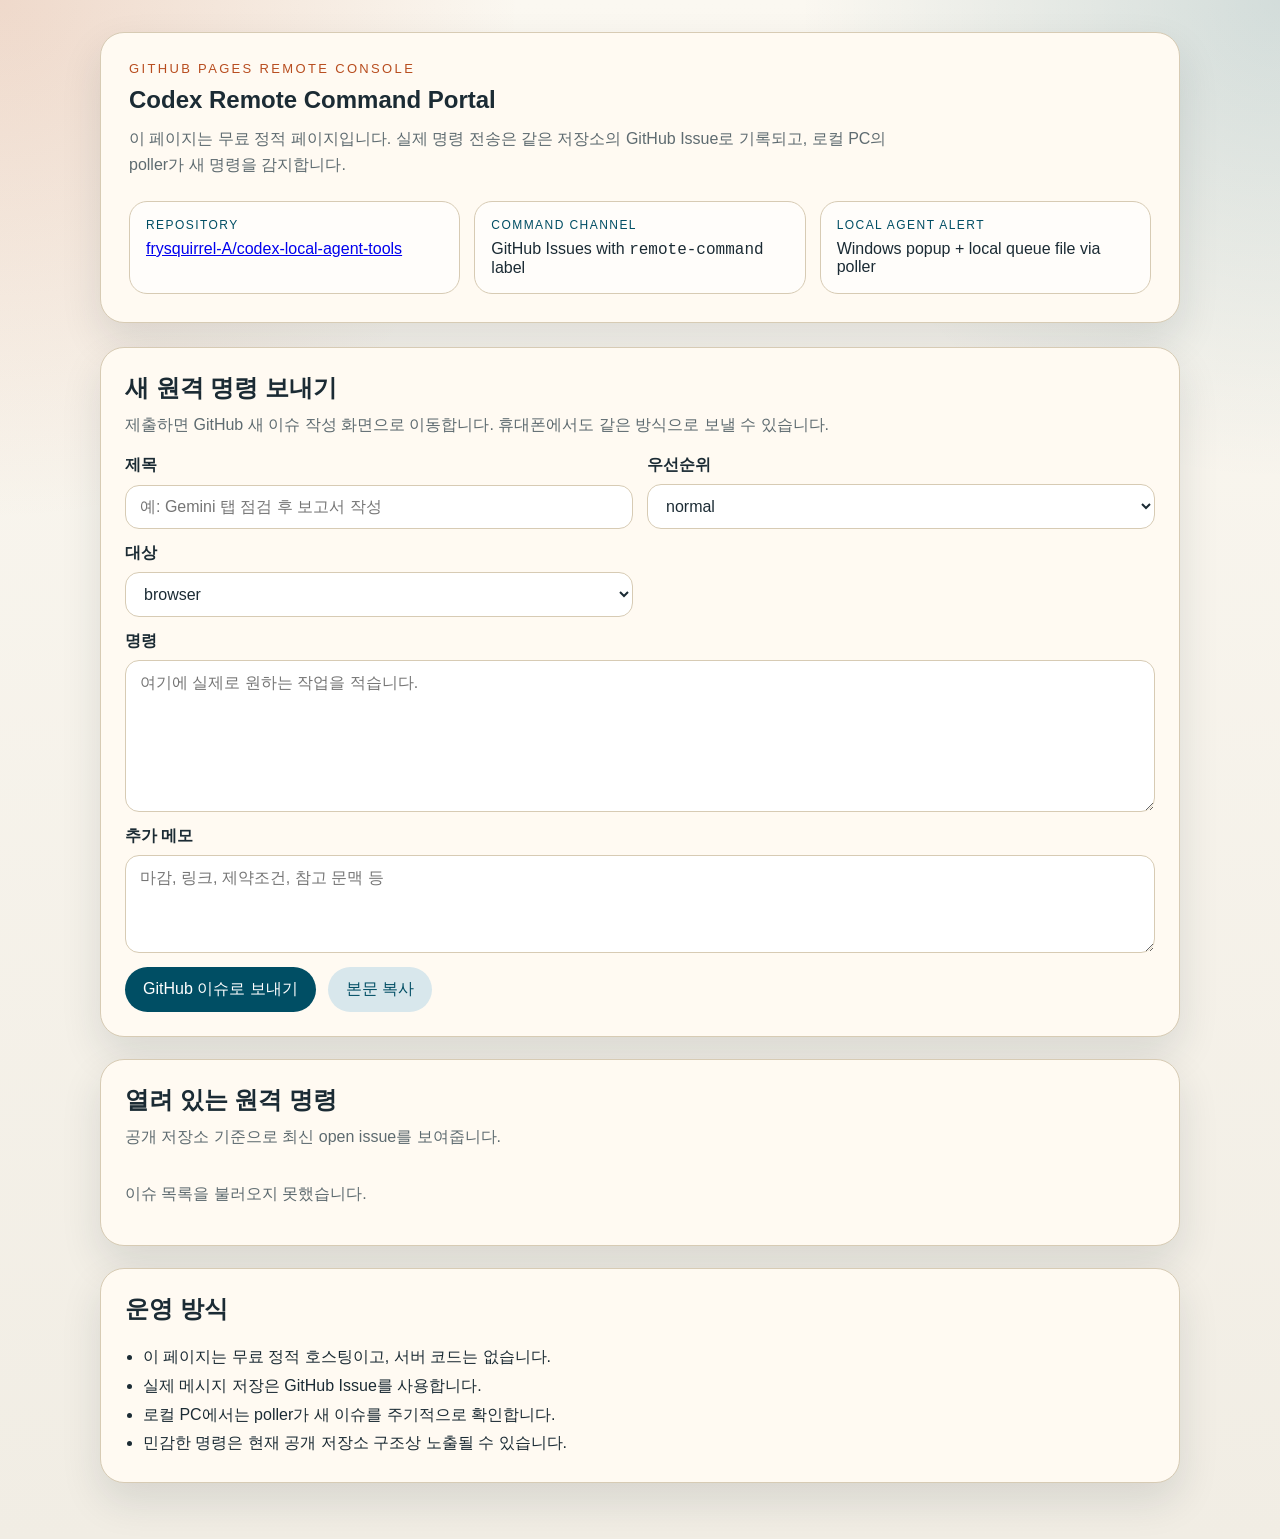
==== docs/index.html @ 15759c9c "Add GitHub Pages remote command portal and poller" ====
<!doctype html>
<html lang="ko">
<head>
  <meta charset="utf-8">
  <meta name="viewport" content="width=device-width, initial-scale=1">
  <title>Codex Remote Console</title>
  <link rel="stylesheet" href="./styles.css">
</head>
<body>
  <main class="shell">
    <section class="hero">
      <p class="eyebrow">GitHub Pages Remote Console</p>
      <h1>Codex Remote Command Portal</h1>
      <p class="lede">
        이 페이지는 무료 정적 페이지입니다. 실제 명령 전송은 같은 저장소의 GitHub Issue로 기록되고,
        로컬 PC의 poller가 새 명령을 감지합니다.
      </p>
      <div class="status-grid">
        <article>
          <span class="label">Repository</span>
          <a id="repo-link" href="https://github.com/frysquirrel-A/codex-local-agent-tools" target="_blank" rel="noreferrer">frysquirrel-A/codex-local-agent-tools</a>
        </article>
        <article>
          <span class="label">Command Channel</span>
          <span>GitHub Issues with <code>remote-command</code> label</span>
        </article>
        <article>
          <span class="label">Local Agent Alert</span>
          <span>Windows popup + local queue file via poller</span>
        </article>
      </div>
    </section>

    <section class="panel composer">
      <div class="panel-head">
        <h2>새 원격 명령 보내기</h2>
        <p>제출하면 GitHub 새 이슈 작성 화면으로 이동합니다. 휴대폰에서도 같은 방식으로 보낼 수 있습니다.</p>
      </div>
      <form id="command-form">
        <label>
          <span>제목</span>
          <input id="title" name="title" maxlength="120" placeholder="예: Gemini 탭 점검 후 보고서 작성" required>
        </label>
        <label>
          <span>우선순위</span>
          <select id="priority" name="priority">
            <option value="normal">normal</option>
            <option value="low">low</option>
            <option value="high">high</option>
            <option value="urgent">urgent</option>
          </select>
        </label>
        <label>
          <span>대상</span>
          <select id="target" name="target">
            <option value="browser">browser</option>
            <option value="desktop">desktop</option>
            <option value="git">git</option>
            <option value="report">report</option>
            <option value="backup">backup</option>
            <option value="other">other</option>
          </select>
        </label>
        <label class="wide">
          <span>명령</span>
          <textarea id="command" name="command" rows="7" placeholder="여기에 실제로 원하는 작업을 적습니다." required></textarea>
        </label>
        <label class="wide">
          <span>추가 메모</span>
          <textarea id="notes" name="notes" rows="4" placeholder="마감, 링크, 제약조건, 참고 문맥 등"></textarea>
        </label>
        <div class="actions">
          <button type="submit">GitHub 이슈로 보내기</button>
          <button type="button" id="copy-body">본문 복사</button>
        </div>
      </form>
    </section>

    <section class="panel">
      <div class="panel-head">
        <h2>열려 있는 원격 명령</h2>
        <p>공개 저장소 기준으로 최신 open issue를 보여줍니다.</p>
      </div>
      <div id="issue-list" class="issue-list">
        <p class="muted">불러오는 중...</p>
      </div>
    </section>

    <section class="panel">
      <div class="panel-head">
        <h2>운영 방식</h2>
      </div>
      <ul class="rules">
        <li>이 페이지는 무료 정적 호스팅이고, 서버 코드는 없습니다.</li>
        <li>실제 메시지 저장은 GitHub Issue를 사용합니다.</li>
        <li>로컬 PC에서는 poller가 새 이슈를 주기적으로 확인합니다.</li>
        <li>민감한 명령은 현재 공개 저장소 구조상 노출될 수 있습니다.</li>
      </ul>
    </section>
  </main>

  <script src="./app.js"></script>
</body>
</html>
---- docs/styles.css ----
:root {
  --bg: #f1ede4;
  --ink: #1b2b34;
  --panel: #fffaf2;
  --line: #d7cbb4;
  --accent: #004e64;
  --accent-2: #b84d1f;
  --muted: #5e6b70;
  --shadow: 0 18px 40px rgba(27, 43, 52, 0.12);
}

* {
  box-sizing: border-box;
}

body {
  margin: 0;
  font-family: "Segoe UI", "Malgun Gothic", sans-serif;
  color: var(--ink);
  background:
    radial-gradient(circle at top left, rgba(184, 77, 31, 0.18), transparent 26%),
    radial-gradient(circle at top right, rgba(0, 78, 100, 0.16), transparent 24%),
    linear-gradient(180deg, #fbf8f1 0%, var(--bg) 100%);
}

.shell {
  width: min(1080px, calc(100vw - 32px));
  margin: 32px auto 56px;
}

.hero,
.panel {
  background: var(--panel);
  border: 1px solid var(--line);
  border-radius: 24px;
  box-shadow: var(--shadow);
}

.hero {
  padding: 28px;
  margin-bottom: 24px;
}

.eyebrow {
  margin: 0 0 10px;
  font-size: 13px;
  letter-spacing: 0.18em;
  text-transform: uppercase;
  color: var(--accent-2);
}

h1,
h2 {
  margin: 0;
}

.lede {
  margin: 12px 0 0;
  max-width: 760px;
  line-height: 1.65;
  color: var(--muted);
}

.status-grid {
  display: grid;
  grid-template-columns: repeat(auto-fit, minmax(220px, 1fr));
  gap: 14px;
  margin-top: 22px;
}

.status-grid article,
.issue-card {
  padding: 16px;
  border-radius: 18px;
  border: 1px solid var(--line);
  background: rgba(255, 255, 255, 0.62);
}

.label {
  display: block;
  margin-bottom: 8px;
  font-size: 12px;
  letter-spacing: 0.12em;
  text-transform: uppercase;
  color: var(--accent);
}

.panel {
  margin-bottom: 22px;
  padding: 24px;
}

.panel-head {
  margin-bottom: 18px;
}

.panel-head p {
  margin: 8px 0 0;
  color: var(--muted);
  line-height: 1.6;
}

form {
  display: grid;
  grid-template-columns: repeat(2, minmax(0, 1fr));
  gap: 14px;
}

label {
  display: grid;
  gap: 8px;
}

label span {
  font-weight: 600;
}

label.wide {
  grid-column: 1 / -1;
}

input,
select,
textarea,
button {
  font: inherit;
}

input,
select,
textarea {
  width: 100%;
  padding: 12px 14px;
  border-radius: 14px;
  border: 1px solid var(--line);
  background: #fff;
  color: var(--ink);
}

textarea {
  resize: vertical;
}

.actions {
  grid-column: 1 / -1;
  display: flex;
  gap: 12px;
  flex-wrap: wrap;
}

button {
  border: 0;
  border-radius: 999px;
  padding: 12px 18px;
  cursor: pointer;
  background: var(--accent);
  color: #fff;
}

button#copy-body {
  background: #d8e7ec;
  color: var(--accent);
}

.issue-list {
  display: grid;
  gap: 12px;
}

.issue-card h3 {
  margin: 0 0 8px;
  font-size: 18px;
}

.issue-card p {
  margin: 0;
  line-height: 1.6;
  color: var(--muted);
}

.meta {
  display: flex;
  gap: 10px;
  flex-wrap: wrap;
  margin-top: 12px;
  font-size: 13px;
}

.meta span {
  padding: 6px 10px;
  border-radius: 999px;
  background: rgba(0, 78, 100, 0.08);
  color: var(--accent);
}

.rules {
  margin: 0;
  padding-left: 18px;
  line-height: 1.8;
}

.muted {
  color: var(--muted);
}

code {
  font-family: "Consolas", monospace;
}

@media (max-width: 720px) {
  .shell {
    width: min(100vw - 20px, 1080px);
    margin: 16px auto 36px;
  }

  .hero,
  .panel {
    border-radius: 18px;
    padding: 18px;
  }

  form {
    grid-template-columns: 1fr;
  }
}
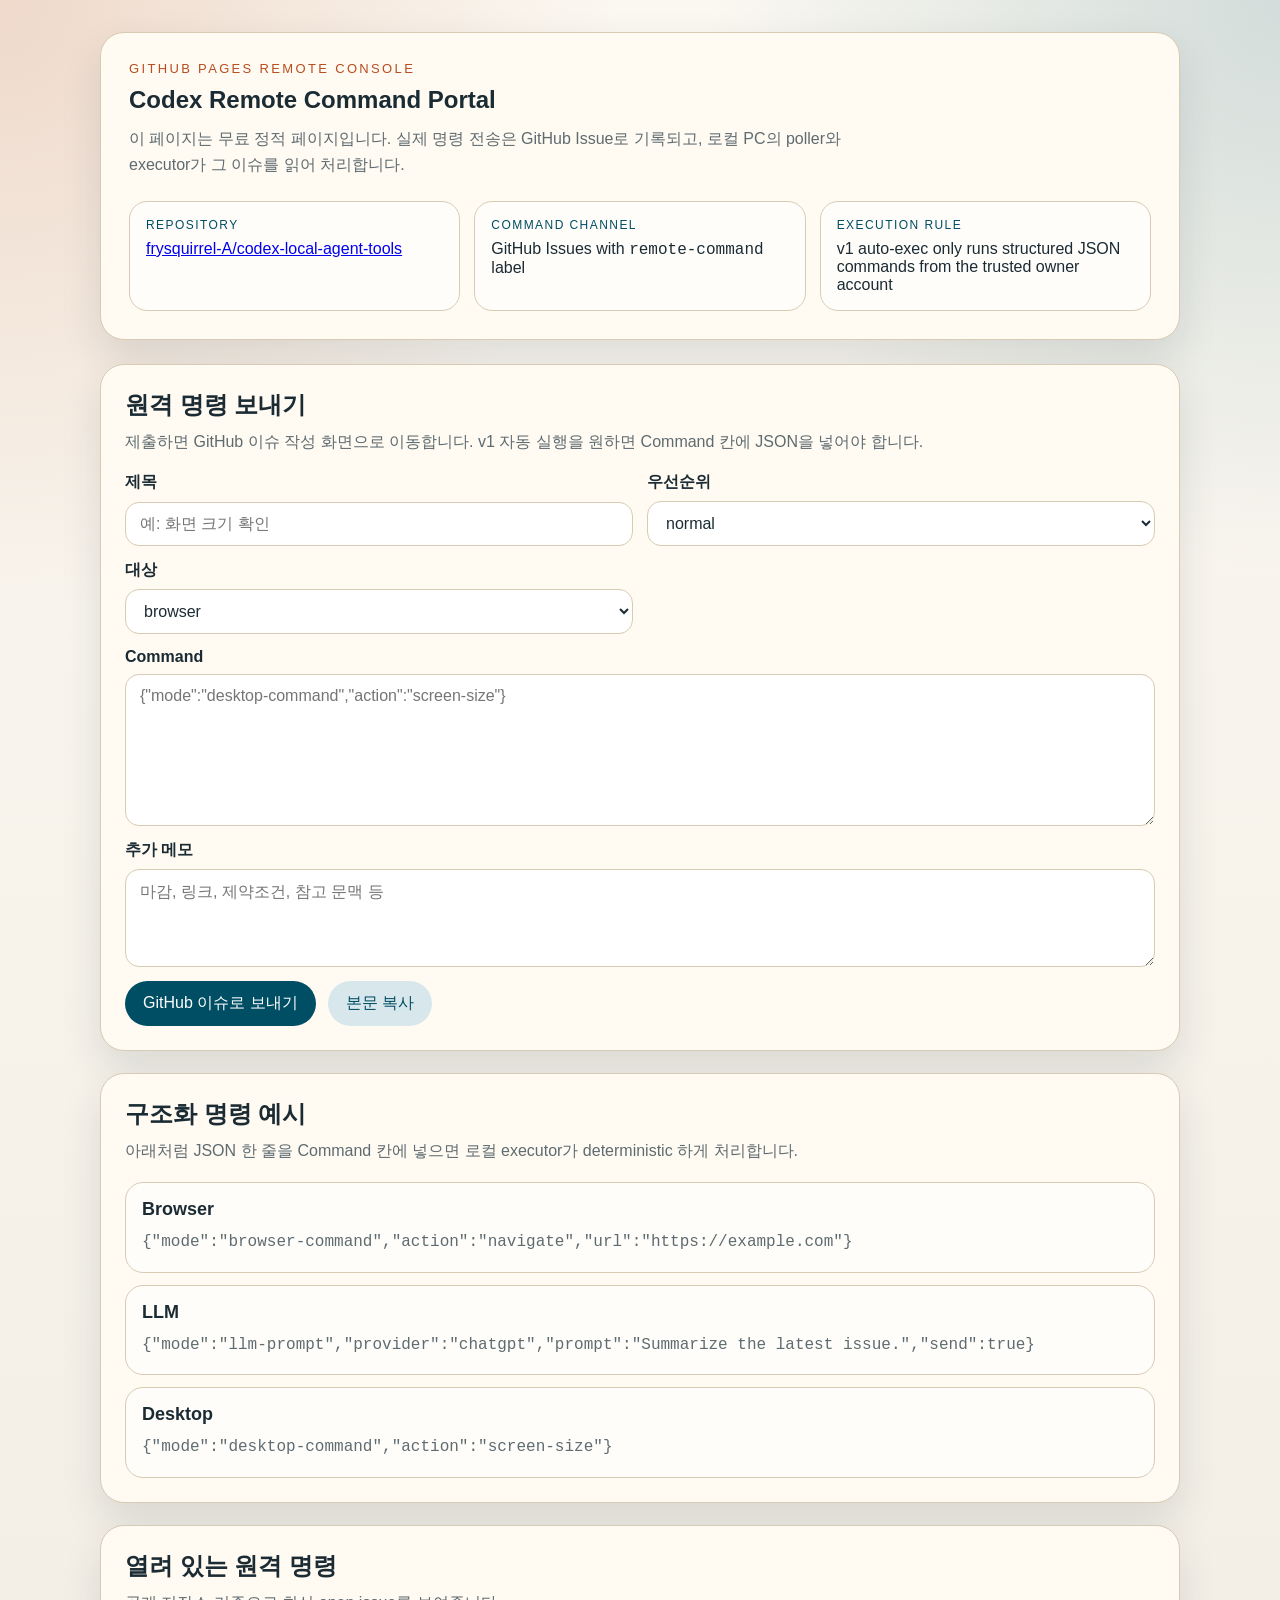
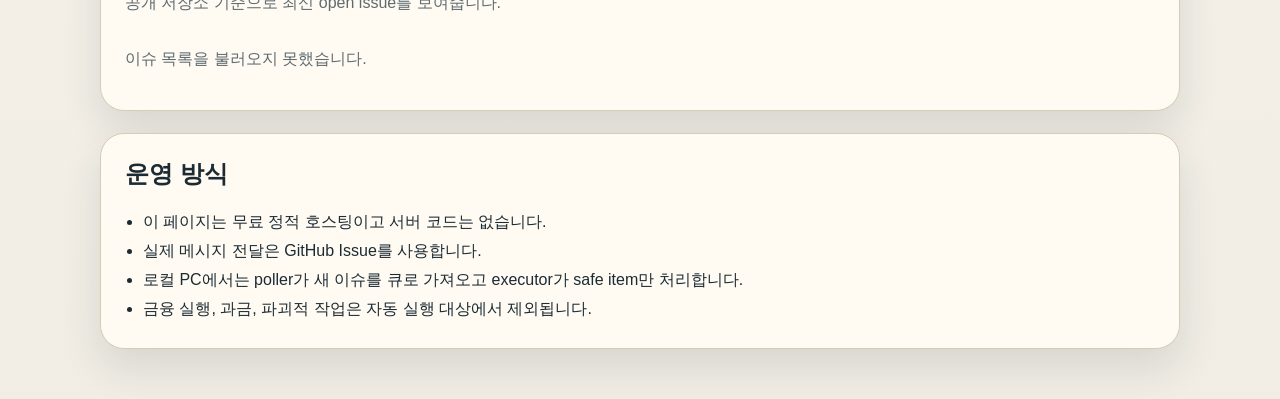
==== commit 573a97a9: "Add remote inbox executor and GitHub feedback loop" ====
--- a/docs/index.html
+++ b/docs/index.html
@@ -12,8 +12,8 @@
       <p class="eyebrow">GitHub Pages Remote Console</p>
       <h1>Codex Remote Command Portal</h1>
       <p class="lede">
-        이 페이지는 무료 정적 페이지입니다. 실제 명령 전송은 같은 저장소의 GitHub Issue로 기록되고,
-        로컬 PC의 poller가 새 명령을 감지합니다.
+        이 페이지는 무료 정적 페이지입니다. 실제 명령 전송은 GitHub Issue로 기록되고,
+        로컬 PC의 poller와 executor가 그 이슈를 읽어 처리합니다.
       </p>
       <div class="status-grid">
         <article>
@@ -25,21 +25,21 @@
           <span>GitHub Issues with <code>remote-command</code> label</span>
         </article>
         <article>
-          <span class="label">Local Agent Alert</span>
-          <span>Windows popup + local queue file via poller</span>
+          <span class="label">Execution Rule</span>
+          <span>v1 auto-exec only runs structured JSON commands from the trusted owner account</span>
         </article>
       </div>
     </section>
 
     <section class="panel composer">
       <div class="panel-head">
-        <h2>새 원격 명령 보내기</h2>
-        <p>제출하면 GitHub 새 이슈 작성 화면으로 이동합니다. 휴대폰에서도 같은 방식으로 보낼 수 있습니다.</p>
+        <h2>원격 명령 보내기</h2>
+        <p>제출하면 GitHub 이슈 작성 화면으로 이동합니다. v1 자동 실행을 원하면 Command 칸에 JSON을 넣어야 합니다.</p>
       </div>
       <form id="command-form">
         <label>
           <span>제목</span>
-          <input id="title" name="title" maxlength="120" placeholder="예: Gemini 탭 점검 후 보고서 작성" required>
+          <input id="title" name="title" maxlength="120" placeholder="예: 화면 크기 확인" required>
         </label>
         <label>
           <span>우선순위</span>
@@ -55,15 +55,15 @@
           <select id="target" name="target">
             <option value="browser">browser</option>
             <option value="desktop">desktop</option>
-            <option value="git">git</option>
+            <option value="llm">llm</option>
             <option value="report">report</option>
             <option value="backup">backup</option>
             <option value="other">other</option>
           </select>
         </label>
         <label class="wide">
-          <span>명령</span>
-          <textarea id="command" name="command" rows="7" placeholder="여기에 실제로 원하는 작업을 적습니다." required></textarea>
+          <span>Command</span>
+          <textarea id="command" name="command" rows="7" placeholder='{"mode":"desktop-command","action":"screen-size"}' required></textarea>
         </label>
         <label class="wide">
           <span>추가 메모</span>
@@ -74,6 +74,27 @@
           <button type="button" id="copy-body">본문 복사</button>
         </div>
       </form>
+    </section>
+
+    <section class="panel">
+      <div class="panel-head">
+        <h2>구조화 명령 예시</h2>
+        <p>아래처럼 JSON 한 줄을 Command 칸에 넣으면 로컬 executor가 deterministic 하게 처리합니다.</p>
+      </div>
+      <div class="issue-list">
+        <article class="issue-card">
+          <h3>Browser</h3>
+          <p><code>{"mode":"browser-command","action":"navigate","url":"https://example.com"}</code></p>
+        </article>
+        <article class="issue-card">
+          <h3>LLM</h3>
+          <p><code>{"mode":"llm-prompt","provider":"chatgpt","prompt":"Summarize the latest issue.","send":true}</code></p>
+        </article>
+        <article class="issue-card">
+          <h3>Desktop</h3>
+          <p><code>{"mode":"desktop-command","action":"screen-size"}</code></p>
+        </article>
+      </div>
     </section>
 
     <section class="panel">
@@ -91,10 +112,10 @@
         <h2>운영 방식</h2>
       </div>
       <ul class="rules">
-        <li>이 페이지는 무료 정적 호스팅이고, 서버 코드는 없습니다.</li>
-        <li>실제 메시지 저장은 GitHub Issue를 사용합니다.</li>
-        <li>로컬 PC에서는 poller가 새 이슈를 주기적으로 확인합니다.</li>
-        <li>민감한 명령은 현재 공개 저장소 구조상 노출될 수 있습니다.</li>
+        <li>이 페이지는 무료 정적 호스팅이고 서버 코드는 없습니다.</li>
+        <li>실제 메시지 전달은 GitHub Issue를 사용합니다.</li>
+        <li>로컬 PC에서는 poller가 새 이슈를 큐로 가져오고 executor가 safe item만 처리합니다.</li>
+        <li>금융 실행, 과금, 파괴적 작업은 자동 실행 대상에서 제외됩니다.</li>
       </ul>
     </section>
   </main>
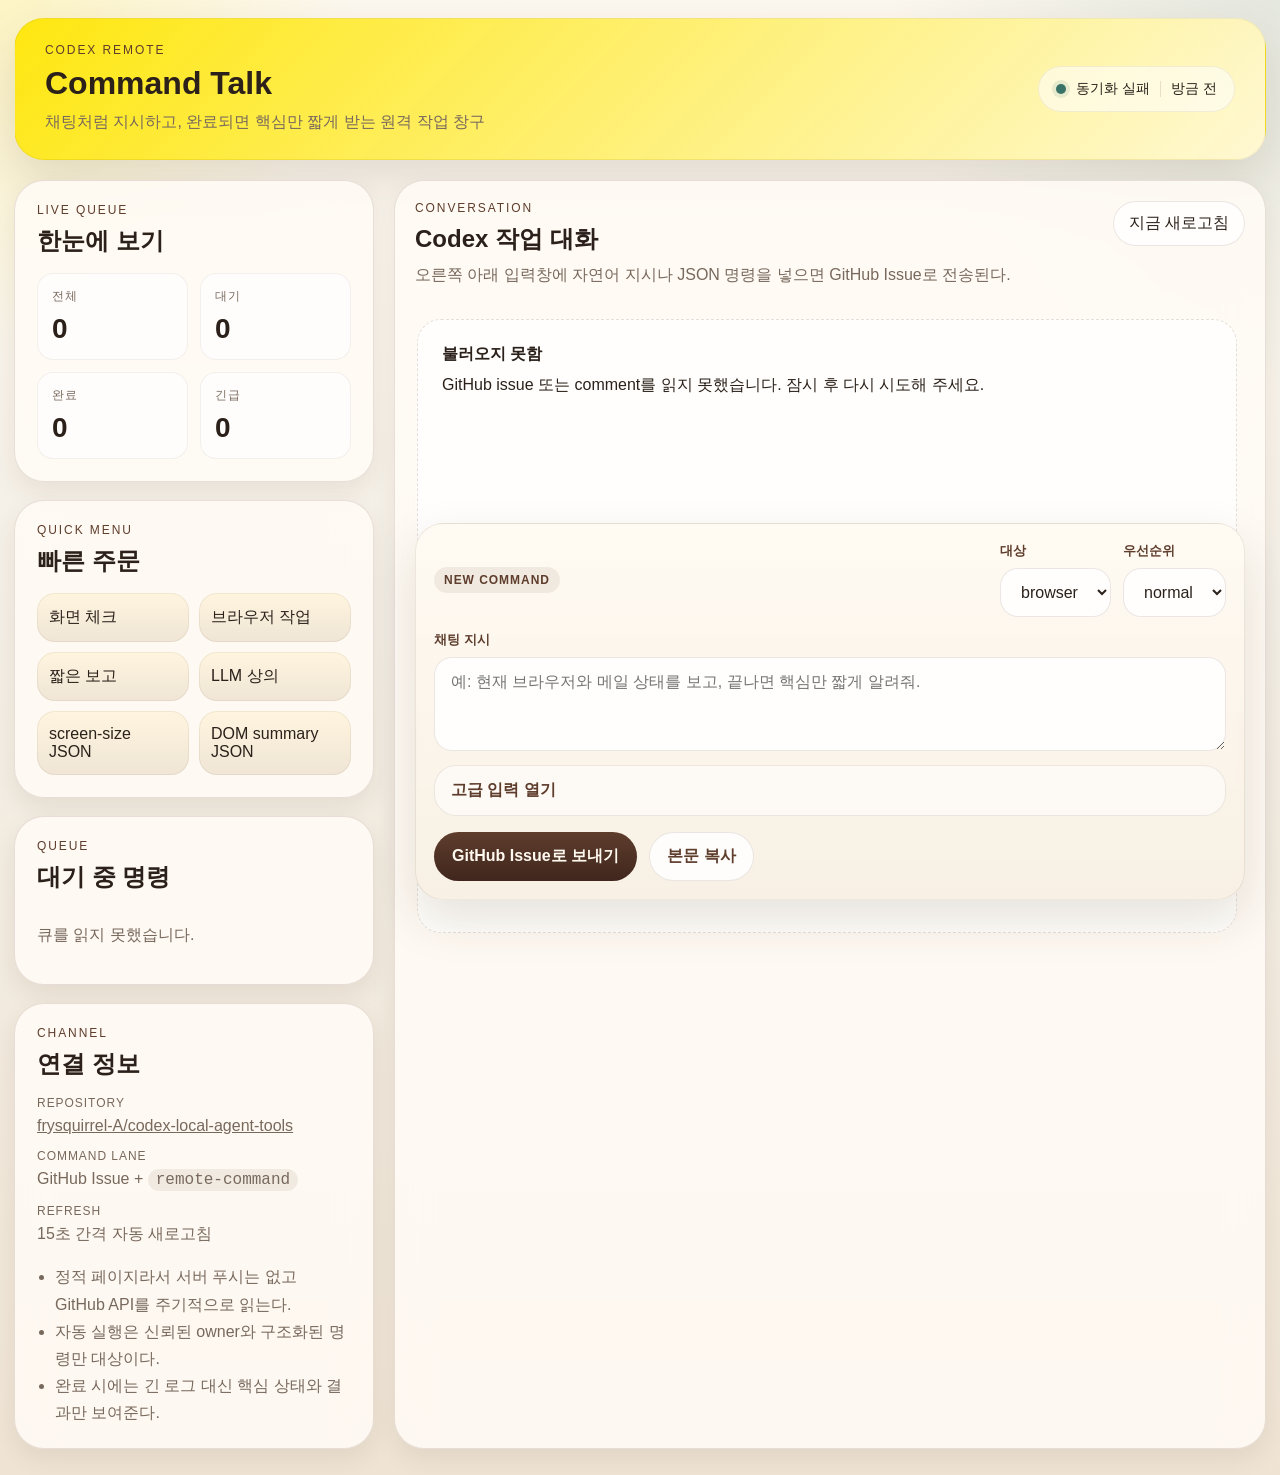
==== commit baa09341: "Refresh GitHub Pages command talk UI" ====
--- a/docs/index.html
+++ b/docs/index.html
@@ -3,120 +3,177 @@
 <head>
   <meta charset="utf-8">
   <meta name="viewport" content="width=device-width, initial-scale=1">
-  <title>Codex Remote Console</title>
+  <title>Codex Command Talk</title>
   <link rel="stylesheet" href="./styles.css">
 </head>
 <body>
-  <main class="shell">
-    <section class="hero">
-      <p class="eyebrow">GitHub Pages Remote Console</p>
-      <h1>Codex Remote Command Portal</h1>
-      <p class="lede">
-        이 페이지는 무료 정적 페이지입니다. 실제 명령 전송은 GitHub Issue로 기록되고,
-        로컬 PC의 poller와 executor가 그 이슈를 읽어 처리합니다.
-      </p>
-      <div class="status-grid">
-        <article>
-          <span class="label">Repository</span>
-          <a id="repo-link" href="https://github.com/frysquirrel-A/codex-local-agent-tools" target="_blank" rel="noreferrer">frysquirrel-A/codex-local-agent-tools</a>
-        </article>
-        <article>
-          <span class="label">Command Channel</span>
-          <span>GitHub Issues with <code>remote-command</code> label</span>
-        </article>
-        <article>
-          <span class="label">Execution Rule</span>
-          <span>v1 auto-exec only runs structured JSON commands from the trusted owner account</span>
-        </article>
+  <main class="app-shell">
+    <header class="app-bar">
+      <div class="brand-block">
+        <p class="brand-kicker">Codex Remote</p>
+        <h1>Command Talk</h1>
+        <p class="brand-copy">채팅처럼 지시하고, 완료되면 핵심만 짧게 받는 원격 작업 창구</p>
       </div>
-    </section>
+      <div class="app-status">
+        <span class="status-dot"></span>
+        <span id="sync-state">GitHub와 동기화 대기</span>
+        <span class="status-divider"></span>
+        <span id="last-sync">방금 전</span>
+      </div>
+    </header>
 
-    <section class="panel composer">
-      <div class="panel-head">
-        <h2>원격 명령 보내기</h2>
-        <p>제출하면 GitHub 이슈 작성 화면으로 이동합니다. v1 자동 실행을 원하면 Command 칸에 JSON을 넣어야 합니다.</p>
-      </div>
-      <form id="command-form">
-        <label>
-          <span>제목</span>
-          <input id="title" name="title" maxlength="120" placeholder="예: 화면 크기 확인" required>
-        </label>
-        <label>
-          <span>우선순위</span>
-          <select id="priority" name="priority">
-            <option value="normal">normal</option>
-            <option value="low">low</option>
-            <option value="high">high</option>
-            <option value="urgent">urgent</option>
-          </select>
-        </label>
-        <label>
-          <span>대상</span>
-          <select id="target" name="target">
-            <option value="browser">browser</option>
-            <option value="desktop">desktop</option>
-            <option value="llm">llm</option>
-            <option value="report">report</option>
-            <option value="backup">backup</option>
-            <option value="other">other</option>
-          </select>
-        </label>
-        <label class="wide">
-          <span>Command</span>
-          <textarea id="command" name="command" rows="7" placeholder='{"mode":"desktop-command","action":"screen-size"}' required></textarea>
-        </label>
-        <label class="wide">
-          <span>추가 메모</span>
-          <textarea id="notes" name="notes" rows="4" placeholder="마감, 링크, 제약조건, 참고 문맥 등"></textarea>
-        </label>
-        <div class="actions">
-          <button type="submit">GitHub 이슈로 보내기</button>
-          <button type="button" id="copy-body">본문 복사</button>
+    <section class="workspace-grid">
+      <aside class="sidebar-panel">
+        <section class="sidebar-card stats-card">
+          <div class="sidebar-head">
+            <p class="section-kicker">Live Queue</p>
+            <h2>한눈에 보기</h2>
+          </div>
+          <div class="stats-grid">
+            <article>
+              <span class="stat-label">전체</span>
+              <strong id="stat-total">0</strong>
+            </article>
+            <article>
+              <span class="stat-label">대기</span>
+              <strong id="stat-open">0</strong>
+            </article>
+            <article>
+              <span class="stat-label">완료</span>
+              <strong id="stat-done">0</strong>
+            </article>
+            <article>
+              <span class="stat-label">긴급</span>
+              <strong id="stat-urgent">0</strong>
+            </article>
+          </div>
+        </section>
+
+        <section class="sidebar-card">
+          <div class="sidebar-head">
+            <p class="section-kicker">Quick Menu</p>
+            <h2>빠른 주문</h2>
+          </div>
+          <div class="menu-grid" id="quick-menu">
+            <button type="button" class="menu-chip" data-message="현재 화면과 상태를 확인해서 핵심만 알려줘." data-target="desktop" data-priority="normal">화면 체크</button>
+            <button type="button" class="menu-chip" data-message="현재 브라우저 탭 상태를 점검하고 필요한 작업을 진행해줘." data-target="browser" data-priority="normal">브라우저 작업</button>
+            <button type="button" class="menu-chip" data-message="지금 이 이슈를 요약해서 짧게 보고해줘." data-target="report" data-priority="low">짧은 보고</button>
+            <button type="button" class="menu-chip" data-message="Gemini와 ChatGPT에 상의가 필요하면 먼저 묻고 진행해줘." data-target="llm" data-priority="high">LLM 상의</button>
+            <button type="button" class="menu-chip" data-command='{"mode":"desktop-command","action":"screen-size"}' data-target="desktop" data-priority="normal">screen-size JSON</button>
+            <button type="button" class="menu-chip" data-command='{"mode":"browser-command","action":"dom-summary"}' data-target="browser" data-priority="normal">DOM summary JSON</button>
+          </div>
+        </section>
+
+        <section class="sidebar-card">
+          <div class="sidebar-head">
+            <p class="section-kicker">Queue</p>
+            <h2>대기 중 명령</h2>
+          </div>
+          <div id="queue-list" class="queue-list">
+            <p class="empty-note">불러오는 중...</p>
+          </div>
+        </section>
+
+        <section class="sidebar-card">
+          <div class="sidebar-head">
+            <p class="section-kicker">Channel</p>
+            <h2>연결 정보</h2>
+          </div>
+          <dl class="info-list">
+            <div>
+              <dt>Repository</dt>
+              <dd><a id="repo-link" href="https://github.com/frysquirrel-A/codex-local-agent-tools" target="_blank" rel="noreferrer">frysquirrel-A/codex-local-agent-tools</a></dd>
+            </div>
+            <div>
+              <dt>Command Lane</dt>
+              <dd>GitHub Issue + <code>remote-command</code></dd>
+            </div>
+            <div>
+              <dt>Refresh</dt>
+              <dd>15초 간격 자동 새로고침</dd>
+            </div>
+          </dl>
+          <ul class="rule-list">
+            <li>정적 페이지라서 서버 푸시는 없고 GitHub API를 주기적으로 읽는다.</li>
+            <li>자동 실행은 신뢰된 owner와 구조화된 명령만 대상이다.</li>
+            <li>완료 시에는 긴 로그 대신 핵심 상태와 결과만 보여준다.</li>
+          </ul>
+        </section>
+      </aside>
+
+      <section class="chat-panel">
+        <header class="thread-header">
+          <div>
+            <p class="section-kicker">Conversation</p>
+            <h2>Codex 작업 대화</h2>
+            <p class="thread-copy">오른쪽 아래 입력창에 자연어 지시나 JSON 명령을 넣으면 GitHub Issue로 전송된다.</p>
+          </div>
+          <button type="button" id="manual-refresh" class="ghost-button">지금 새로고침</button>
+        </header>
+
+        <div id="command-thread" class="thread">
+          <div class="thread-empty">
+            <strong>대화를 불러오는 중</strong>
+            <p>최근 remote-command issue와 Codex 실행 요약을 읽고 있습니다.</p>
+          </div>
         </div>
-      </form>
-    </section>
 
-    <section class="panel">
-      <div class="panel-head">
-        <h2>구조화 명령 예시</h2>
-        <p>아래처럼 JSON 한 줄을 Command 칸에 넣으면 로컬 executor가 deterministic 하게 처리합니다.</p>
-      </div>
-      <div class="issue-list">
-        <article class="issue-card">
-          <h3>Browser</h3>
-          <p><code>{"mode":"browser-command","action":"navigate","url":"https://example.com"}</code></p>
-        </article>
-        <article class="issue-card">
-          <h3>LLM</h3>
-          <p><code>{"mode":"llm-prompt","provider":"chatgpt","prompt":"Summarize the latest issue.","send":true}</code></p>
-        </article>
-        <article class="issue-card">
-          <h3>Desktop</h3>
-          <p><code>{"mode":"desktop-command","action":"screen-size"}</code></p>
-        </article>
-      </div>
-    </section>
+        <form id="command-form" class="composer-panel">
+          <div class="composer-topline">
+            <div class="composer-badge">New Command</div>
+            <div class="meta-selects">
+              <label>
+                <span>대상</span>
+                <select id="target" name="target">
+                  <option value="browser">browser</option>
+                  <option value="desktop">desktop</option>
+                  <option value="llm">llm</option>
+                  <option value="report">report</option>
+                  <option value="backup">backup</option>
+                  <option value="other">other</option>
+                </select>
+              </label>
+              <label>
+                <span>우선순위</span>
+                <select id="priority" name="priority">
+                  <option value="normal">normal</option>
+                  <option value="low">low</option>
+                  <option value="high">high</option>
+                  <option value="urgent">urgent</option>
+                </select>
+              </label>
+            </div>
+          </div>
 
-    <section class="panel">
-      <div class="panel-head">
-        <h2>열려 있는 원격 명령</h2>
-        <p>공개 저장소 기준으로 최신 open issue를 보여줍니다.</p>
-      </div>
-      <div id="issue-list" class="issue-list">
-        <p class="muted">불러오는 중...</p>
-      </div>
-    </section>
+          <label class="message-field">
+            <span>채팅 지시</span>
+            <textarea id="message" name="message" rows="3" placeholder="예: 현재 브라우저와 메일 상태를 보고, 끝나면 핵심만 짧게 알려줘." required></textarea>
+          </label>
 
-    <section class="panel">
-      <div class="panel-head">
-        <h2>운영 방식</h2>
-      </div>
-      <ul class="rules">
-        <li>이 페이지는 무료 정적 호스팅이고 서버 코드는 없습니다.</li>
-        <li>실제 메시지 전달은 GitHub Issue를 사용합니다.</li>
-        <li>로컬 PC에서는 poller가 새 이슈를 큐로 가져오고 executor가 safe item만 처리합니다.</li>
-        <li>금융 실행, 과금, 파괴적 작업은 자동 실행 대상에서 제외됩니다.</li>
-      </ul>
+          <details class="advanced-panel">
+            <summary>고급 입력 열기</summary>
+            <div class="advanced-grid">
+              <label>
+                <span>제목</span>
+                <input id="title" name="title" maxlength="120" placeholder="비워두면 메시지 첫 줄로 자동 생성">
+              </label>
+              <label class="wide">
+                <span>Command JSON</span>
+                <textarea id="command" name="command" rows="5" placeholder='{"mode":"desktop-command","action":"screen-size"}'></textarea>
+              </label>
+              <label class="wide">
+                <span>추가 메모</span>
+                <textarea id="notes" name="notes" rows="3" placeholder="마감, 제약 조건, 참고 링크, 원하는 결과 형식"></textarea>
+              </label>
+            </div>
+          </details>
+
+          <div class="composer-actions">
+            <button type="submit" class="primary-button">GitHub Issue로 보내기</button>
+            <button type="button" id="copy-body" class="secondary-button">본문 복사</button>
+          </div>
+        </form>
+      </section>
     </section>
   </main>
 
--- a/docs/styles.css
+++ b/docs/styles.css
@@ -1,12 +1,24 @@
 :root {
-  --bg: #f1ede4;
-  --ink: #1b2b34;
-  --panel: #fffaf2;
-  --line: #d7cbb4;
-  --accent: #004e64;
-  --accent-2: #b84d1f;
-  --muted: #5e6b70;
-  --shadow: 0 18px 40px rgba(27, 43, 52, 0.12);
+  --bg: #f4efe6;
+  --bg-deep: #efe4d4;
+  --panel: rgba(255, 251, 245, 0.88);
+  --panel-strong: #fffaf2;
+  --ink: #2b211a;
+  --muted: #78695d;
+  --line: rgba(94, 61, 42, 0.14);
+  --espresso: #5e3d2c;
+  --kakao: #fee500;
+  --mint: #397266;
+  --danger: #cb6b4d;
+  --user-bubble: #ffefb0;
+  --bot-bubble: #ffffff;
+  --pending-bubble: #f2e6d5;
+  --success-bubble: #eef8f2;
+  --shadow-lg: 0 20px 48px rgba(64, 36, 18, 0.13);
+  --shadow-sm: 0 10px 24px rgba(64, 36, 18, 0.08);
+  --radius-xl: 30px;
+  --radius-md: 16px;
+  --radius-pill: 999px;
 }
 
 * {
@@ -15,125 +27,451 @@
 
 body {
   margin: 0;
-  font-family: "Segoe UI", "Malgun Gothic", sans-serif;
+  min-height: 100vh;
+  font-family: "Bahnschrift", "Segoe UI Variable", "Malgun Gothic", sans-serif;
   color: var(--ink);
   background:
-    radial-gradient(circle at top left, rgba(184, 77, 31, 0.18), transparent 26%),
-    radial-gradient(circle at top right, rgba(0, 78, 100, 0.16), transparent 24%),
-    linear-gradient(180deg, #fbf8f1 0%, var(--bg) 100%);
-}
-
-.shell {
-  width: min(1080px, calc(100vw - 32px));
-  margin: 32px auto 56px;
-}
-
-.hero,
-.panel {
+    radial-gradient(circle at top left, rgba(254, 229, 0, 0.18), transparent 18%),
+    radial-gradient(circle at top right, rgba(57, 114, 102, 0.12), transparent 20%),
+    linear-gradient(180deg, #fdf8ef 0%, var(--bg) 42%, var(--bg-deep) 100%);
+}
+
+a {
+  color: inherit;
+}
+
+button,
+input,
+select,
+textarea {
+  font: inherit;
+}
+
+.app-shell {
+  width: min(1480px, calc(100vw - 28px));
+  margin: 18px auto 28px;
+}
+
+.app-bar {
+  display: flex;
+  align-items: center;
+  justify-content: space-between;
+  gap: 24px;
+  padding: 24px 30px;
+  border-radius: var(--radius-xl);
+  background: linear-gradient(135deg, rgba(254, 229, 0, 0.92), rgba(255, 248, 210, 0.96));
+  box-shadow: var(--shadow-lg);
+  border: 1px solid rgba(94, 61, 42, 0.08);
+}
+
+.brand-kicker,
+.section-kicker {
+  margin: 0 0 8px;
+  font-size: 12px;
+  letter-spacing: 0.16em;
+  text-transform: uppercase;
+  color: var(--espresso);
+}
+
+.app-bar h1,
+.sidebar-head h2,
+.thread-header h2,
+.bubble-title {
+  margin: 0;
+}
+
+.brand-copy,
+.thread-copy,
+.bubble-body,
+.bubble-note,
+.queue-item p,
+.info-list dd,
+.rule-list,
+.empty-note {
+  color: var(--muted);
+}
+
+.brand-copy {
+  margin: 8px 0 0;
+  max-width: 620px;
+  line-height: 1.55;
+}
+
+.app-status {
+  display: inline-flex;
+  align-items: center;
+  gap: 10px;
+  padding: 14px 18px;
+  border-radius: var(--radius-pill);
+  background: rgba(255, 255, 255, 0.56);
+  box-shadow: inset 0 0 0 1px rgba(94, 61, 42, 0.08);
+  font-size: 14px;
+  white-space: nowrap;
+}
+
+.status-dot {
+  width: 10px;
+  height: 10px;
+  border-radius: 50%;
+  background: var(--mint);
+  box-shadow: 0 0 0 4px rgba(57, 114, 102, 0.12);
+}
+
+.status-divider {
+  width: 1px;
+  height: 16px;
+  background: rgba(94, 61, 42, 0.14);
+}
+
+.workspace-grid {
+  display: grid;
+  grid-template-columns: minmax(300px, 360px) minmax(0, 1fr);
+  gap: 20px;
+  margin-top: 20px;
+}
+
+.sidebar-panel {
+  display: grid;
+  gap: 18px;
+}
+
+.sidebar-card,
+.chat-panel {
+  border: 1px solid var(--line);
+  border-radius: var(--radius-xl);
   background: var(--panel);
-  border: 1px solid var(--line);
-  border-radius: 24px;
-  box-shadow: var(--shadow);
-}
-
-.hero {
-  padding: 28px;
-  margin-bottom: 24px;
-}
-
-.eyebrow {
-  margin: 0 0 10px;
-  font-size: 13px;
-  letter-spacing: 0.18em;
-  text-transform: uppercase;
-  color: var(--accent-2);
-}
-
-h1,
-h2 {
-  margin: 0;
-}
-
-.lede {
-  margin: 12px 0 0;
-  max-width: 760px;
-  line-height: 1.65;
-  color: var(--muted);
-}
-
-.status-grid {
-  display: grid;
-  grid-template-columns: repeat(auto-fit, minmax(220px, 1fr));
-  gap: 14px;
-  margin-top: 22px;
-}
-
-.status-grid article,
-.issue-card {
-  padding: 16px;
-  border-radius: 18px;
-  border: 1px solid var(--line);
-  background: rgba(255, 255, 255, 0.62);
-}
-
-.label {
+  backdrop-filter: blur(18px);
+  box-shadow: var(--shadow-sm);
+}
+
+.sidebar-card {
+  padding: 22px;
+}
+
+.sidebar-head {
+  margin-bottom: 16px;
+}
+
+.stats-grid {
+  display: grid;
+  grid-template-columns: repeat(2, minmax(0, 1fr));
+  gap: 12px;
+}
+
+.stats-grid article,
+.queue-item {
+  padding: 14px;
+  border-radius: var(--radius-md);
+  background: rgba(255, 255, 255, 0.72);
+  border: 1px solid rgba(94, 61, 42, 0.08);
+}
+
+.stat-label {
   display: block;
   margin-bottom: 8px;
   font-size: 12px;
+  letter-spacing: 0.08em;
+  text-transform: uppercase;
+  color: var(--muted);
+}
+
+.stats-grid strong {
+  font-size: 28px;
+}
+
+.menu-grid {
+  display: grid;
+  grid-template-columns: repeat(2, minmax(0, 1fr));
+  gap: 10px;
+}
+
+.menu-chip {
+  border: 0;
+  border-radius: 18px;
+  padding: 14px 12px;
+  text-align: left;
+  background: linear-gradient(180deg, rgba(255, 245, 222, 0.96), rgba(239, 228, 212, 0.95));
+  color: var(--ink);
+  cursor: pointer;
+  box-shadow: inset 0 0 0 1px rgba(94, 61, 42, 0.08);
+}
+
+.queue-list {
+  display: grid;
+  gap: 10px;
+}
+
+.queue-topline {
+  display: flex;
+  align-items: center;
+  justify-content: space-between;
+  gap: 10px;
+  margin-bottom: 8px;
+}
+
+.queue-priority,
+.bubble-meta span,
+.composer-badge {
+  display: inline-flex;
+  align-items: center;
+  padding: 6px 10px;
+  border-radius: var(--radius-pill);
+  font-size: 12px;
+}
+
+.queue-priority {
+  font-weight: 700;
+  background: rgba(94, 61, 42, 0.08);
+}
+
+.priority-urgent {
+  background: rgba(203, 107, 77, 0.16);
+  color: var(--danger);
+}
+
+.priority-high {
+  background: rgba(254, 229, 0, 0.34);
+  color: #6b5a00;
+}
+
+.info-list {
+  display: grid;
+  gap: 12px;
+  margin: 0;
+}
+
+.info-list div {
+  display: grid;
+  gap: 4px;
+}
+
+.info-list dt {
+  font-size: 12px;
+  letter-spacing: 0.08em;
+  text-transform: uppercase;
+  color: var(--muted);
+}
+
+.info-list dd {
+  margin: 0;
+  line-height: 1.45;
+}
+
+.rule-list {
+  margin: 18px 0 0;
+  padding-left: 18px;
+  line-height: 1.7;
+}
+
+.chat-panel {
+  display: grid;
+  grid-template-rows: auto minmax(320px, 1fr) auto;
+  padding: 20px;
+}
+
+.thread-header {
+  display: flex;
+  justify-content: space-between;
+  align-items: start;
+  gap: 18px;
+  margin-bottom: 14px;
+}
+
+.thread-copy {
+  margin: 8px 0 0;
+  line-height: 1.5;
+}
+
+.ghost-button,
+.primary-button,
+.secondary-button {
+  border: 0;
+  border-radius: var(--radius-pill);
+  cursor: pointer;
+}
+
+.ghost-button {
+  padding: 12px 16px;
+  background: rgba(255, 255, 255, 0.72);
+  box-shadow: inset 0 0 0 1px rgba(94, 61, 42, 0.12);
+  color: var(--ink);
+}
+
+.thread {
+  min-height: 520px;
+  max-height: calc(100vh - 250px);
+  overflow: auto;
+  padding: 18px 8px 18px 2px;
+  display: grid;
+  gap: 16px;
+}
+
+.thread-empty {
+  padding: 24px;
+  border-radius: 24px;
+  background: rgba(255, 255, 255, 0.7);
+  border: 1px dashed rgba(94, 61, 42, 0.16);
+}
+
+.thread-empty p {
+  margin: 8px 0 0;
+  line-height: 1.55;
+}
+
+.chat-row {
+  display: flex;
+  align-items: flex-end;
+  gap: 12px;
+}
+
+.chat-row.is-user {
+  justify-content: flex-end;
+}
+
+.avatar {
+  width: 42px;
+  height: 42px;
+  border-radius: 16px;
+  display: inline-flex;
+  align-items: center;
+  justify-content: center;
+  font-size: 12px;
+  font-weight: 700;
+}
+
+.avatar-user {
+  order: 2;
+  background: linear-gradient(180deg, var(--kakao), #f9c700);
+  color: #4a3a00;
+}
+
+.avatar-bot {
+  background: linear-gradient(180deg, #6c4735, #40261d);
+  color: #fff8ef;
+}
+
+.bubble {
+  max-width: min(76%, 760px);
+  padding: 18px 18px 16px;
+  border-radius: 24px;
+  box-shadow: var(--shadow-sm);
+  border: 1px solid rgba(94, 61, 42, 0.08);
+}
+
+.bubble-user {
+  background: var(--user-bubble);
+  border-bottom-right-radius: 10px;
+}
+
+.bubble-bot {
+  background: var(--bot-bubble);
+  border-bottom-left-radius: 10px;
+}
+
+.bubble-pending {
+  background: var(--pending-bubble);
+}
+
+.bubble-success {
+  background: var(--success-bubble);
+}
+
+.bubble-alert {
+  background: rgba(255, 241, 235, 0.98);
+}
+
+.bubble-label {
+  margin-bottom: 10px;
+  font-size: 12px;
   letter-spacing: 0.12em;
   text-transform: uppercase;
-  color: var(--accent);
-}
-
-.panel {
-  margin-bottom: 22px;
-  padding: 24px;
-}
-
-.panel-head {
-  margin-bottom: 18px;
-}
-
-.panel-head p {
-  margin: 8px 0 0;
   color: var(--muted);
+}
+
+.bubble-title {
+  font-size: 20px;
+  line-height: 1.25;
+}
+
+.bubble-body,
+.bubble-note {
+  margin: 10px 0 0;
   line-height: 1.6;
 }
 
-form {
-  display: grid;
-  grid-template-columns: repeat(2, minmax(0, 1fr));
-  gap: 14px;
-}
-
-label {
-  display: grid;
+.bubble-note {
+  font-size: 14px;
+}
+
+.bubble-meta {
+  display: flex;
+  flex-wrap: wrap;
   gap: 8px;
-}
-
-label span {
-  font-weight: 600;
-}
-
-label.wide {
-  grid-column: 1 / -1;
-}
-
-input,
-select,
-textarea,
-button {
-  font: inherit;
+  margin-top: 14px;
+}
+
+.bubble-meta span {
+  background: rgba(255, 255, 255, 0.72);
+  box-shadow: inset 0 0 0 1px rgba(94, 61, 42, 0.08);
+  color: var(--muted);
+}
+
+.composer-panel {
+  position: sticky;
+  bottom: 0;
+  margin-top: 12px;
+  padding: 18px;
+  border-radius: 28px;
+  background: linear-gradient(180deg, rgba(255, 250, 242, 0.96), rgba(248, 240, 228, 0.98));
+  box-shadow: var(--shadow-lg);
+  border: 1px solid rgba(94, 61, 42, 0.1);
+}
+
+.composer-topline {
+  display: flex;
+  align-items: center;
+  justify-content: space-between;
+  gap: 18px;
+  margin-bottom: 14px;
+}
+
+.composer-badge {
+  background: rgba(94, 61, 42, 0.08);
+  color: var(--espresso);
+  font-weight: 700;
+  letter-spacing: 0.08em;
+  text-transform: uppercase;
+}
+
+.meta-selects {
+  display: flex;
+  gap: 12px;
+  flex-wrap: wrap;
+}
+
+.meta-selects label,
+.advanced-grid label,
+.message-field {
+  display: grid;
+  gap: 8px;
+}
+
+.meta-selects span,
+.advanced-grid span,
+.message-field span {
+  font-size: 13px;
+  font-weight: 700;
+  color: var(--espresso);
 }
 
 input,
 select,
 textarea {
   width: 100%;
-  padding: 12px 14px;
-  border-radius: 14px;
-  border: 1px solid var(--line);
-  background: #fff;
+  border: 1px solid rgba(94, 61, 42, 0.12);
+  background: rgba(255, 255, 255, 0.92);
+  border-radius: 18px;
+  padding: 14px 16px;
   color: var(--ink);
 }
 
@@ -141,85 +479,109 @@
   resize: vertical;
 }
 
-.actions {
+.message-field textarea {
+  min-height: 94px;
+}
+
+.advanced-panel {
+  margin-top: 14px;
+  border-radius: 22px;
+  border: 1px solid rgba(94, 61, 42, 0.1);
+  background: rgba(255, 255, 255, 0.54);
+  overflow: hidden;
+}
+
+.advanced-panel summary {
+  cursor: pointer;
+  list-style: none;
+  padding: 14px 16px;
+  font-weight: 700;
+  color: var(--espresso);
+}
+
+.advanced-panel summary::-webkit-details-marker {
+  display: none;
+}
+
+.advanced-grid {
+  display: grid;
+  grid-template-columns: repeat(2, minmax(0, 1fr));
+  gap: 14px;
+  padding: 0 16px 16px;
+}
+
+.advanced-grid .wide {
   grid-column: 1 / -1;
+}
+
+.composer-actions {
   display: flex;
   gap: 12px;
   flex-wrap: wrap;
-}
-
-button {
-  border: 0;
+  margin-top: 16px;
+}
+
+.primary-button,
+.secondary-button {
+  padding: 14px 18px;
+  font-weight: 700;
+}
+
+.primary-button {
+  background: linear-gradient(180deg, var(--espresso), #40261d);
+  color: #fff9f0;
+}
+
+.secondary-button {
+  background: rgba(255, 255, 255, 0.85);
+  box-shadow: inset 0 0 0 1px rgba(94, 61, 42, 0.12);
+  color: var(--espresso);
+}
+
+code {
+  padding: 2px 8px;
   border-radius: 999px;
-  padding: 12px 18px;
-  cursor: pointer;
-  background: var(--accent);
-  color: #fff;
-}
-
-button#copy-body {
-  background: #d8e7ec;
-  color: var(--accent);
-}
-
-.issue-list {
-  display: grid;
-  gap: 12px;
-}
-
-.issue-card h3 {
-  margin: 0 0 8px;
-  font-size: 18px;
-}
-
-.issue-card p {
-  margin: 0;
-  line-height: 1.6;
-  color: var(--muted);
-}
-
-.meta {
-  display: flex;
-  gap: 10px;
-  flex-wrap: wrap;
-  margin-top: 12px;
-  font-size: 13px;
-}
-
-.meta span {
-  padding: 6px 10px;
-  border-radius: 999px;
-  background: rgba(0, 78, 100, 0.08);
-  color: var(--accent);
-}
-
-.rules {
-  margin: 0;
-  padding-left: 18px;
-  line-height: 1.8;
-}
-
-.muted {
-  color: var(--muted);
-}
-
-code {
-  font-family: "Consolas", monospace;
-}
-
-@media (max-width: 720px) {
-  .shell {
-    width: min(100vw - 20px, 1080px);
-    margin: 16px auto 36px;
-  }
-
-  .hero,
-  .panel {
-    border-radius: 18px;
+  background: rgba(94, 61, 42, 0.08);
+  font-family: "Cascadia Code", "Consolas", monospace;
+}
+
+@media (max-width: 1160px) {
+  .workspace-grid {
+    grid-template-columns: 1fr;
+  }
+
+  .thread {
+    max-height: none;
+  }
+}
+
+@media (max-width: 780px) {
+  .app-shell {
+    width: min(100vw - 16px, 1480px);
+    margin: 10px auto 18px;
+  }
+
+  .app-bar,
+  .sidebar-card,
+  .chat-panel {
+    border-radius: 22px;
     padding: 18px;
   }
 
-  form {
+  .app-bar,
+  .thread-header,
+  .composer-topline {
+    flex-direction: column;
+    align-items: stretch;
+  }
+
+  .menu-grid,
+  .advanced-grid,
+  .stats-grid {
     grid-template-columns: 1fr;
   }
-}
+
+  .bubble {
+    max-width: 100%;
+  }
+}
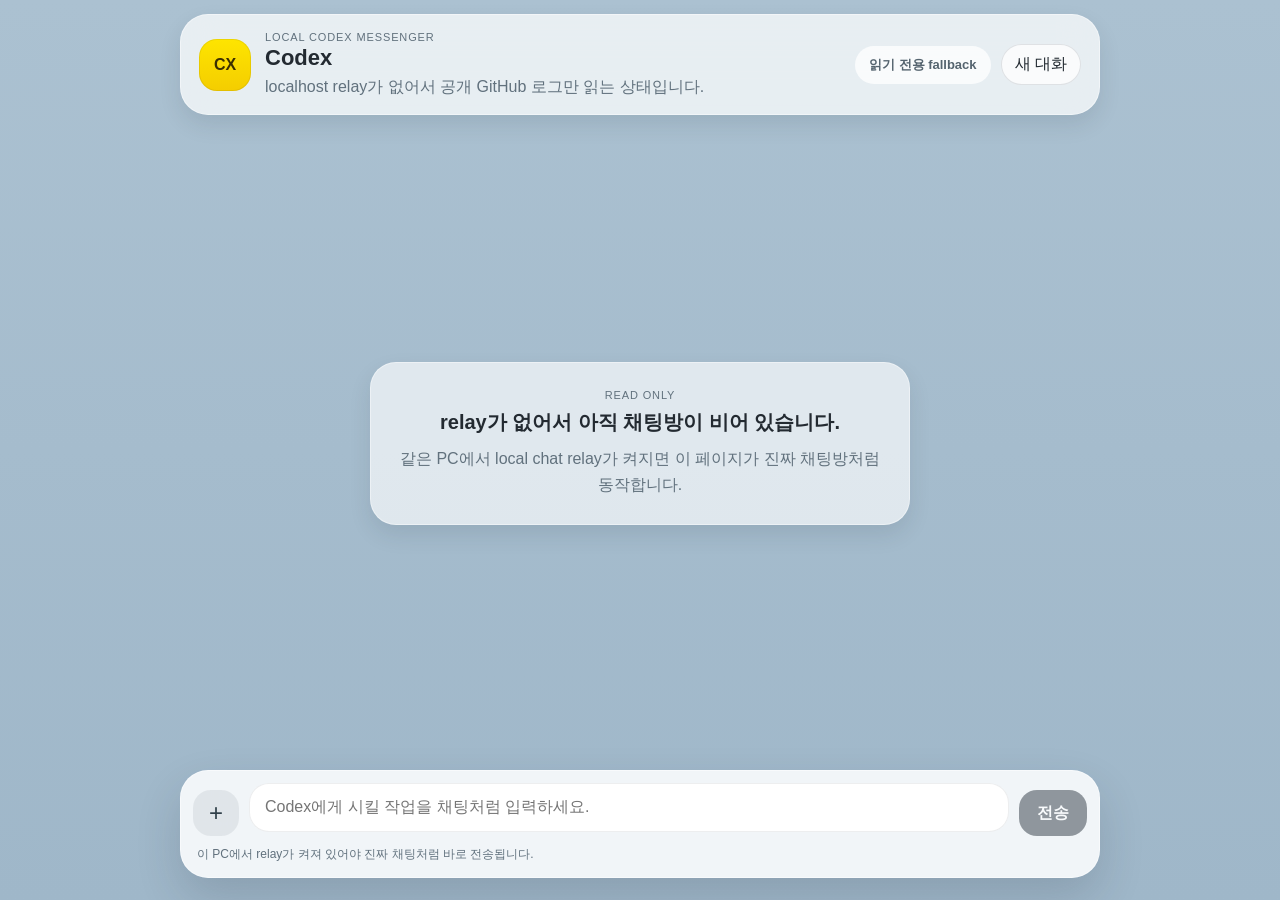
==== commit 445749f6: "Turn portal into local chat room with relay" ====
--- a/docs/index.html
+++ b/docs/index.html
@@ -3,177 +3,75 @@
 <head>
   <meta charset="utf-8">
   <meta name="viewport" content="width=device-width, initial-scale=1">
-  <title>Codex Command Talk</title>
+  <title>Codex Chat Room</title>
   <link rel="stylesheet" href="./styles.css">
 </head>
 <body>
-  <main class="app-shell">
-    <header class="app-bar">
-      <div class="brand-block">
-        <p class="brand-kicker">Codex Remote</p>
-        <h1>Command Talk</h1>
-        <p class="brand-copy">채팅처럼 지시하고, 완료되면 핵심만 짧게 받는 원격 작업 창구</p>
+  <main class="room-shell">
+    <header class="room-bar">
+      <div class="room-profile">
+        <div class="profile-badge">CX</div>
+        <div>
+          <p class="room-kicker">Local Codex Messenger</p>
+          <h1>Codex</h1>
+          <p id="connection-copy" class="connection-copy">같은 PC의 로컬 relay를 찾는 중</p>
+        </div>
       </div>
-      <div class="app-status">
-        <span class="status-dot"></span>
-        <span id="sync-state">GitHub와 동기화 대기</span>
-        <span class="status-divider"></span>
-        <span id="last-sync">방금 전</span>
+
+      <div class="room-actions">
+        <span id="connection-chip" class="connection-chip is-searching">연결 확인 중</span>
+        <button type="button" id="new-session" class="top-button">새 대화</button>
       </div>
     </header>
 
-    <section class="workspace-grid">
-      <aside class="sidebar-panel">
-        <section class="sidebar-card stats-card">
-          <div class="sidebar-head">
-            <p class="section-kicker">Live Queue</p>
-            <h2>한눈에 보기</h2>
-          </div>
-          <div class="stats-grid">
-            <article>
-              <span class="stat-label">전체</span>
-              <strong id="stat-total">0</strong>
-            </article>
-            <article>
-              <span class="stat-label">대기</span>
-              <strong id="stat-open">0</strong>
-            </article>
-            <article>
-              <span class="stat-label">완료</span>
-              <strong id="stat-done">0</strong>
-            </article>
-            <article>
-              <span class="stat-label">긴급</span>
-              <strong id="stat-urgent">0</strong>
-            </article>
-          </div>
-        </section>
+    <section class="room-stage">
+      <div id="room-thread" class="room-thread">
+        <div class="welcome-card">
+          <p class="welcome-kicker">Chat Room</p>
+          <strong>Codex 채팅방을 준비하는 중</strong>
+          <p>같은 PC에서 localhost relay가 켜져 있으면 여기서 바로 대화처럼 지시하고, 상태 칩과 짧은 답으로 결과를 받습니다.</p>
+        </div>
+      </div>
 
-        <section class="sidebar-card">
-          <div class="sidebar-head">
-            <p class="section-kicker">Quick Menu</p>
-            <h2>빠른 주문</h2>
-          </div>
-          <div class="menu-grid" id="quick-menu">
-            <button type="button" class="menu-chip" data-message="현재 화면과 상태를 확인해서 핵심만 알려줘." data-target="desktop" data-priority="normal">화면 체크</button>
-            <button type="button" class="menu-chip" data-message="현재 브라우저 탭 상태를 점검하고 필요한 작업을 진행해줘." data-target="browser" data-priority="normal">브라우저 작업</button>
-            <button type="button" class="menu-chip" data-message="지금 이 이슈를 요약해서 짧게 보고해줘." data-target="report" data-priority="low">짧은 보고</button>
-            <button type="button" class="menu-chip" data-message="Gemini와 ChatGPT에 상의가 필요하면 먼저 묻고 진행해줘." data-target="llm" data-priority="high">LLM 상의</button>
-            <button type="button" class="menu-chip" data-command='{"mode":"desktop-command","action":"screen-size"}' data-target="desktop" data-priority="normal">screen-size JSON</button>
-            <button type="button" class="menu-chip" data-command='{"mode":"browser-command","action":"dom-summary"}' data-target="browser" data-priority="normal">DOM summary JSON</button>
-          </div>
-        </section>
-
-        <section class="sidebar-card">
-          <div class="sidebar-head">
-            <p class="section-kicker">Queue</p>
-            <h2>대기 중 명령</h2>
-          </div>
-          <div id="queue-list" class="queue-list">
-            <p class="empty-note">불러오는 중...</p>
-          </div>
-        </section>
-
-        <section class="sidebar-card">
-          <div class="sidebar-head">
-            <p class="section-kicker">Channel</p>
-            <h2>연결 정보</h2>
-          </div>
-          <dl class="info-list">
-            <div>
-              <dt>Repository</dt>
-              <dd><a id="repo-link" href="https://github.com/frysquirrel-A/codex-local-agent-tools" target="_blank" rel="noreferrer">frysquirrel-A/codex-local-agent-tools</a></dd>
-            </div>
-            <div>
-              <dt>Command Lane</dt>
-              <dd>GitHub Issue + <code>remote-command</code></dd>
-            </div>
-            <div>
-              <dt>Refresh</dt>
-              <dd>15초 간격 자동 새로고침</dd>
-            </div>
-          </dl>
-          <ul class="rule-list">
-            <li>정적 페이지라서 서버 푸시는 없고 GitHub API를 주기적으로 읽는다.</li>
-            <li>자동 실행은 신뢰된 owner와 구조화된 명령만 대상이다.</li>
-            <li>완료 시에는 긴 로그 대신 핵심 상태와 결과만 보여준다.</li>
-          </ul>
-        </section>
-      </aside>
-
-      <section class="chat-panel">
-        <header class="thread-header">
-          <div>
-            <p class="section-kicker">Conversation</p>
-            <h2>Codex 작업 대화</h2>
-            <p class="thread-copy">오른쪽 아래 입력창에 자연어 지시나 JSON 명령을 넣으면 GitHub Issue로 전송된다.</p>
-          </div>
-          <button type="button" id="manual-refresh" class="ghost-button">지금 새로고침</button>
-        </header>
-
-        <div id="command-thread" class="thread">
-          <div class="thread-empty">
-            <strong>대화를 불러오는 중</strong>
-            <p>최근 remote-command issue와 Codex 실행 요약을 읽고 있습니다.</p>
-          </div>
-        </div>
-
-        <form id="command-form" class="composer-panel">
-          <div class="composer-topline">
-            <div class="composer-badge">New Command</div>
-            <div class="meta-selects">
-              <label>
-                <span>대상</span>
-                <select id="target" name="target">
-                  <option value="browser">browser</option>
-                  <option value="desktop">desktop</option>
-                  <option value="llm">llm</option>
-                  <option value="report">report</option>
-                  <option value="backup">backup</option>
-                  <option value="other">other</option>
-                </select>
-              </label>
-              <label>
-                <span>우선순위</span>
-                <select id="priority" name="priority">
-                  <option value="normal">normal</option>
-                  <option value="low">low</option>
-                  <option value="high">high</option>
-                  <option value="urgent">urgent</option>
-                </select>
-              </label>
+      <form id="chat-form" class="composer-shell">
+        <div id="composer-tools" class="composer-tools is-collapsed">
+          <div class="tool-block">
+            <p class="tool-label">대상</p>
+            <div class="chip-row" id="target-chips">
+              <button type="button" class="option-chip is-active" data-target="other">자동</button>
+              <button type="button" class="option-chip" data-target="browser">브라우저</button>
+              <button type="button" class="option-chip" data-target="desktop">바탕화면</button>
+              <button type="button" class="option-chip" data-target="report">보고</button>
             </div>
           </div>
 
-          <label class="message-field">
-            <span>채팅 지시</span>
-            <textarea id="message" name="message" rows="3" placeholder="예: 현재 브라우저와 메일 상태를 보고, 끝나면 핵심만 짧게 알려줘." required></textarea>
+          <div class="tool-block">
+            <p class="tool-label">우선순위</p>
+            <div class="chip-row" id="priority-chips">
+              <button type="button" class="option-chip is-active" data-priority="normal">보통</button>
+              <button type="button" class="option-chip" data-priority="high">높음</button>
+              <button type="button" class="option-chip" data-priority="urgent">긴급</button>
+            </div>
+          </div>
+
+          <label class="json-drawer">
+            <span>구조화 명령 JSON</span>
+            <textarea id="command-json" rows="4" placeholder='{"mode":"desktop-command","action":"screen-size"}'></textarea>
           </label>
+        </div>
 
-          <details class="advanced-panel">
-            <summary>고급 입력 열기</summary>
-            <div class="advanced-grid">
-              <label>
-                <span>제목</span>
-                <input id="title" name="title" maxlength="120" placeholder="비워두면 메시지 첫 줄로 자동 생성">
-              </label>
-              <label class="wide">
-                <span>Command JSON</span>
-                <textarea id="command" name="command" rows="5" placeholder='{"mode":"desktop-command","action":"screen-size"}'></textarea>
-              </label>
-              <label class="wide">
-                <span>추가 메모</span>
-                <textarea id="notes" name="notes" rows="3" placeholder="마감, 제약 조건, 참고 링크, 원하는 결과 형식"></textarea>
-              </label>
-            </div>
-          </details>
+        <div class="composer-main">
+          <button type="button" id="toggle-tools" class="icon-button" aria-label="명령 옵션 열기">+</button>
+          <label class="message-box" for="message">
+            <textarea id="message" rows="1" placeholder="Codex에게 시킬 작업을 채팅처럼 입력하세요." required></textarea>
+          </label>
+          <button type="submit" id="send-button" class="send-button">전송</button>
+        </div>
 
-          <div class="composer-actions">
-            <button type="submit" class="primary-button">GitHub Issue로 보내기</button>
-            <button type="button" id="copy-body" class="secondary-button">본문 복사</button>
-          </div>
-        </form>
-      </section>
+        <div class="composer-foot">
+          <span id="composer-hint">relay가 켜져 있으면 GitHub 이슈 화면으로 튕기지 않고 여기서 바로 전송됩니다.</span>
+        </div>
+      </form>
     </section>
   </main>
 
--- a/docs/styles.css
+++ b/docs/styles.css
@@ -1,587 +1,502 @@
 :root {
-  --bg: #f4efe6;
-  --bg-deep: #efe4d4;
-  --panel: rgba(255, 251, 245, 0.88);
-  --panel-strong: #fffaf2;
-  --ink: #2b211a;
-  --muted: #78695d;
-  --line: rgba(94, 61, 42, 0.14);
-  --espresso: #5e3d2c;
-  --kakao: #fee500;
-  --mint: #397266;
-  --danger: #cb6b4d;
-  --user-bubble: #ffefb0;
-  --bot-bubble: #ffffff;
-  --pending-bubble: #f2e6d5;
-  --success-bubble: #eef8f2;
-  --shadow-lg: 0 20px 48px rgba(64, 36, 18, 0.13);
-  --shadow-sm: 0 10px 24px rgba(64, 36, 18, 0.08);
-  --radius-xl: 30px;
+  --room-bg: #abc1d1;
+  --room-bg-deep: #9fb7c9;
+  --bar-bg: rgba(255, 255, 255, 0.72);
+  --ink: #232a31;
+  --muted: #61717d;
+  --line: rgba(28, 38, 52, 0.12);
+  --my-bubble: #fee500;
+  --my-bubble-ink: #241a00;
+  --assistant-bubble: #ffffff;
+  --queued-chip: rgba(255, 255, 255, 0.7);
+  --running-chip: #deecff;
+  --done-chip: #ebf8e9;
+  --error-chip: #ffe6de;
+  --review-chip: #f6eed9;
+  --send: #2f3942;
+  --send-ink: #ffffff;
+  --radius-xl: 28px;
+  --radius-lg: 22px;
   --radius-md: 16px;
   --radius-pill: 999px;
+  --shadow-lg: 0 20px 45px rgba(28, 38, 52, 0.16);
+  --shadow-sm: 0 10px 22px rgba(28, 38, 52, 0.1);
 }
 
 * {
   box-sizing: border-box;
 }
 
+html,
 body {
   margin: 0;
-  min-height: 100vh;
+  min-height: 100%;
+}
+
+body {
   font-family: "Bahnschrift", "Segoe UI Variable", "Malgun Gothic", sans-serif;
   color: var(--ink);
   background:
-    radial-gradient(circle at top left, rgba(254, 229, 0, 0.18), transparent 18%),
-    radial-gradient(circle at top right, rgba(57, 114, 102, 0.12), transparent 20%),
-    linear-gradient(180deg, #fdf8ef 0%, var(--bg) 42%, var(--bg-deep) 100%);
-}
-
-a {
-  color: inherit;
+    radial-gradient(circle at 20% 12%, rgba(255, 255, 255, 0.28), transparent 0 18%),
+    radial-gradient(circle at 82% 10%, rgba(255, 255, 255, 0.18), transparent 0 16%),
+    linear-gradient(180deg, var(--room-bg) 0%, var(--room-bg-deep) 100%);
 }
 
 button,
-input,
-select,
 textarea {
   font: inherit;
 }
 
-.app-shell {
-  width: min(1480px, calc(100vw - 28px));
-  margin: 18px auto 28px;
-}
-
-.app-bar {
+.room-shell {
+  width: min(920px, calc(100vw - 24px));
+  min-height: 100vh;
+  margin: 0 auto;
+  padding: 14px 0 22px;
+  display: grid;
+  grid-template-rows: auto 1fr;
+  gap: 12px;
+}
+
+.room-bar {
   display: flex;
   align-items: center;
   justify-content: space-between;
-  gap: 24px;
-  padding: 24px 30px;
+  gap: 16px;
+  padding: 16px 18px;
   border-radius: var(--radius-xl);
-  background: linear-gradient(135deg, rgba(254, 229, 0, 0.92), rgba(255, 248, 210, 0.96));
-  box-shadow: var(--shadow-lg);
-  border: 1px solid rgba(94, 61, 42, 0.08);
-}
-
-.brand-kicker,
-.section-kicker {
-  margin: 0 0 8px;
-  font-size: 12px;
-  letter-spacing: 0.16em;
-  text-transform: uppercase;
-  color: var(--espresso);
-}
-
-.app-bar h1,
-.sidebar-head h2,
-.thread-header h2,
-.bubble-title {
-  margin: 0;
-}
-
-.brand-copy,
-.thread-copy,
-.bubble-body,
-.bubble-note,
-.queue-item p,
-.info-list dd,
-.rule-list,
-.empty-note {
-  color: var(--muted);
-}
-
-.brand-copy {
-  margin: 8px 0 0;
-  max-width: 620px;
-  line-height: 1.55;
-}
-
-.app-status {
+  background: var(--bar-bg);
+  box-shadow: var(--shadow-sm);
+  backdrop-filter: blur(18px);
+  border: 1px solid rgba(255, 255, 255, 0.42);
+}
+
+.room-profile {
+  display: flex;
+  align-items: center;
+  gap: 14px;
+}
+
+.profile-badge {
+  width: 52px;
+  height: 52px;
+  border-radius: 18px;
   display: inline-flex;
   align-items: center;
-  gap: 10px;
-  padding: 14px 18px;
-  border-radius: var(--radius-pill);
-  background: rgba(255, 255, 255, 0.56);
-  box-shadow: inset 0 0 0 1px rgba(94, 61, 42, 0.08);
-  font-size: 14px;
-  white-space: nowrap;
-}
-
-.status-dot {
-  width: 10px;
-  height: 10px;
-  border-radius: 50%;
-  background: var(--mint);
-  box-shadow: 0 0 0 4px rgba(57, 114, 102, 0.12);
-}
-
-.status-divider {
-  width: 1px;
-  height: 16px;
-  background: rgba(94, 61, 42, 0.14);
-}
-
-.workspace-grid {
-  display: grid;
-  grid-template-columns: minmax(300px, 360px) minmax(0, 1fr);
-  gap: 20px;
-  margin-top: 20px;
-}
-
-.sidebar-panel {
-  display: grid;
-  gap: 18px;
-}
-
-.sidebar-card,
-.chat-panel {
-  border: 1px solid var(--line);
-  border-radius: var(--radius-xl);
-  background: var(--panel);
-  backdrop-filter: blur(18px);
-  box-shadow: var(--shadow-sm);
-}
-
-.sidebar-card {
-  padding: 22px;
-}
-
-.sidebar-head {
-  margin-bottom: 16px;
-}
-
-.stats-grid {
-  display: grid;
-  grid-template-columns: repeat(2, minmax(0, 1fr));
-  gap: 12px;
-}
-
-.stats-grid article,
-.queue-item {
-  padding: 14px;
-  border-radius: var(--radius-md);
-  background: rgba(255, 255, 255, 0.72);
-  border: 1px solid rgba(94, 61, 42, 0.08);
-}
-
-.stat-label {
-  display: block;
-  margin-bottom: 8px;
-  font-size: 12px;
+  justify-content: center;
+  background: linear-gradient(180deg, #fee500, #f4cd00);
+  color: #3b2f00;
+  font-weight: 800;
+  box-shadow: inset 0 0 0 1px rgba(36, 26, 0, 0.08);
+}
+
+.room-kicker,
+.welcome-kicker,
+.tool-label,
+.message-title {
+  margin: 0;
   letter-spacing: 0.08em;
   text-transform: uppercase;
+}
+
+.room-kicker,
+.welcome-kicker,
+.tool-label {
+  font-size: 11px;
   color: var(--muted);
 }
 
-.stats-grid strong {
-  font-size: 28px;
-}
-
-.menu-grid {
-  display: grid;
-  grid-template-columns: repeat(2, minmax(0, 1fr));
-  gap: 10px;
-}
-
-.menu-chip {
-  border: 0;
-  border-radius: 18px;
-  padding: 14px 12px;
-  text-align: left;
-  background: linear-gradient(180deg, rgba(255, 245, 222, 0.96), rgba(239, 228, 212, 0.95));
-  color: var(--ink);
-  cursor: pointer;
-  box-shadow: inset 0 0 0 1px rgba(94, 61, 42, 0.08);
-}
-
-.queue-list {
-  display: grid;
-  gap: 10px;
-}
-
-.queue-topline {
+.room-profile h1 {
+  margin: 2px 0 0;
+  font-size: 22px;
+}
+
+.connection-copy {
+  margin: 4px 0 0;
+  color: var(--muted);
+  line-height: 1.45;
+}
+
+.room-actions {
   display: flex;
   align-items: center;
-  justify-content: space-between;
   gap: 10px;
-  margin-bottom: 8px;
-}
-
-.queue-priority,
-.bubble-meta span,
-.composer-badge {
+  flex-wrap: wrap;
+  justify-content: flex-end;
+}
+
+.connection-chip,
+.top-button,
+.option-chip,
+.status-chip {
+  border-radius: var(--radius-pill);
+}
+
+.connection-chip {
+  padding: 10px 14px;
+  font-size: 13px;
+  font-weight: 700;
+}
+
+.connection-chip.is-searching {
+  background: rgba(255, 255, 255, 0.72);
+}
+
+.connection-chip.is-live {
+  background: #dff3de;
+  color: #205f2c;
+}
+
+.connection-chip.is-working {
+  background: #fff1b8;
+  color: #6c5400;
+}
+
+.connection-chip.is-fallback {
+  background: rgba(255, 255, 255, 0.76);
+  color: #55646f;
+}
+
+.top-button,
+.option-chip,
+.icon-button,
+.send-button {
+  border: 0;
+  cursor: pointer;
+}
+
+.top-button {
+  padding: 10px 14px;
+  background: rgba(255, 255, 255, 0.78);
+  color: var(--ink);
+  box-shadow: inset 0 0 0 1px var(--line);
+}
+
+.room-stage {
+  min-height: 0;
+  display: grid;
+  grid-template-rows: minmax(0, 1fr) auto;
+  gap: 12px;
+}
+
+.room-thread {
+  min-height: 0;
+  overflow: auto;
+  padding: 8px 10px 6px;
+  display: grid;
+  gap: 10px;
+}
+
+.welcome-card {
+  margin: auto;
+  max-width: 540px;
+  padding: 26px 24px;
+  border-radius: 26px;
+  text-align: center;
+  background: rgba(255, 255, 255, 0.65);
+  border: 1px solid rgba(255, 255, 255, 0.4);
+  box-shadow: var(--shadow-sm);
+}
+
+.welcome-card strong {
+  display: block;
+  margin-top: 8px;
+  font-size: 20px;
+}
+
+.welcome-card p:last-child {
+  margin: 10px 0 0;
+  color: var(--muted);
+  line-height: 1.65;
+}
+
+.day-divider,
+.status-lane {
+  display: flex;
+  justify-content: center;
+}
+
+.day-divider span {
+  padding: 7px 12px;
+  border-radius: var(--radius-pill);
+  font-size: 12px;
+  color: #465762;
+  background: rgba(255, 255, 255, 0.55);
+}
+
+.status-chip {
   display: inline-flex;
   align-items: center;
-  padding: 6px 10px;
-  border-radius: var(--radius-pill);
-  font-size: 12px;
-}
-
-.queue-priority {
-  font-weight: 700;
-  background: rgba(94, 61, 42, 0.08);
-}
-
-.priority-urgent {
-  background: rgba(203, 107, 77, 0.16);
-  color: var(--danger);
-}
-
-.priority-high {
-  background: rgba(254, 229, 0, 0.34);
-  color: #6b5a00;
-}
-
-.info-list {
-  display: grid;
-  gap: 12px;
-  margin: 0;
-}
-
-.info-list div {
-  display: grid;
-  gap: 4px;
-}
-
-.info-list dt {
-  font-size: 12px;
-  letter-spacing: 0.08em;
-  text-transform: uppercase;
-  color: var(--muted);
-}
-
-.info-list dd {
-  margin: 0;
-  line-height: 1.45;
-}
-
-.rule-list {
-  margin: 18px 0 0;
-  padding-left: 18px;
-  line-height: 1.7;
-}
-
-.chat-panel {
-  display: grid;
-  grid-template-rows: auto minmax(320px, 1fr) auto;
-  padding: 20px;
-}
-
-.thread-header {
-  display: flex;
-  justify-content: space-between;
-  align-items: start;
-  gap: 18px;
-  margin-bottom: 14px;
-}
-
-.thread-copy {
-  margin: 8px 0 0;
-  line-height: 1.5;
-}
-
-.ghost-button,
-.primary-button,
-.secondary-button {
-  border: 0;
-  border-radius: var(--radius-pill);
-  cursor: pointer;
-}
-
-.ghost-button {
-  padding: 12px 16px;
-  background: rgba(255, 255, 255, 0.72);
-  box-shadow: inset 0 0 0 1px rgba(94, 61, 42, 0.12);
-  color: var(--ink);
-}
-
-.thread {
-  min-height: 520px;
-  max-height: calc(100vh - 250px);
-  overflow: auto;
-  padding: 18px 8px 18px 2px;
-  display: grid;
-  gap: 16px;
-}
-
-.thread-empty {
-  padding: 24px;
-  border-radius: 24px;
-  background: rgba(255, 255, 255, 0.7);
-  border: 1px dashed rgba(94, 61, 42, 0.16);
-}
-
-.thread-empty p {
-  margin: 8px 0 0;
-  line-height: 1.55;
-}
-
-.chat-row {
+  gap: 8px;
+  padding: 8px 12px;
+  font-size: 13px;
+  color: #41535f;
+  box-shadow: inset 0 0 0 1px rgba(28, 38, 52, 0.08);
+}
+
+.status-dot {
+  width: 8px;
+  height: 8px;
+  border-radius: 50%;
+  background: currentColor;
+  opacity: 0.65;
+}
+
+.tone-queued {
+  background: var(--queued-chip);
+}
+
+.tone-running {
+  background: var(--running-chip);
+}
+
+.tone-done {
+  background: var(--done-chip);
+}
+
+.tone-error {
+  background: var(--error-chip);
+}
+
+.tone-review {
+  background: var(--review-chip);
+}
+
+.msg-row {
   display: flex;
   align-items: flex-end;
-  gap: 12px;
-}
-
-.chat-row.is-user {
+  gap: 10px;
+}
+
+.msg-row.is-user {
   justify-content: flex-end;
 }
 
-.avatar {
-  width: 42px;
-  height: 42px;
-  border-radius: 16px;
+.msg-avatar {
+  width: 38px;
+  height: 38px;
+  border-radius: 14px;
   display: inline-flex;
   align-items: center;
   justify-content: center;
   font-size: 12px;
   font-weight: 700;
+  box-shadow: inset 0 0 0 1px rgba(28, 38, 52, 0.08);
 }
 
 .avatar-user {
   order: 2;
-  background: linear-gradient(180deg, var(--kakao), #f9c700);
-  color: #4a3a00;
-}
-
-.avatar-bot {
-  background: linear-gradient(180deg, #6c4735, #40261d);
-  color: #fff8ef;
-}
-
-.bubble {
-  max-width: min(76%, 760px);
-  padding: 18px 18px 16px;
-  border-radius: 24px;
+  background: linear-gradient(180deg, #fee500, #f4cd00);
+  color: #332700;
+}
+
+.avatar-assistant {
+  background: linear-gradient(180deg, #ffffff, #ecf2f7);
+  color: #2e3c48;
+}
+
+.msg-stack {
+  max-width: min(72%, 640px);
+}
+
+.msg-row.is-user .msg-stack {
+  display: grid;
+  justify-items: end;
+}
+
+.msg-bubble {
+  padding: 14px 16px 12px;
+  border-radius: 22px;
   box-shadow: var(--shadow-sm);
-  border: 1px solid rgba(94, 61, 42, 0.08);
+  line-height: 1.58;
+  word-break: keep-all;
 }
 
 .bubble-user {
-  background: var(--user-bubble);
-  border-bottom-right-radius: 10px;
-}
-
-.bubble-bot {
-  background: var(--bot-bubble);
-  border-bottom-left-radius: 10px;
-}
-
-.bubble-pending {
-  background: var(--pending-bubble);
-}
-
-.bubble-success {
-  background: var(--success-bubble);
-}
-
-.bubble-alert {
-  background: rgba(255, 241, 235, 0.98);
-}
-
-.bubble-label {
-  margin-bottom: 10px;
+  background: var(--my-bubble);
+  color: var(--my-bubble-ink);
+  border-bottom-right-radius: 8px;
+}
+
+.bubble-assistant {
+  background: var(--assistant-bubble);
+  color: var(--ink);
+  border-bottom-left-radius: 8px;
+}
+
+.bubble-assistant.tone-error {
+  background: #fff4ef;
+}
+
+.bubble-assistant.tone-review {
+  background: #fff8ec;
+}
+
+.message-title {
+  font-size: 11px;
+  color: var(--muted);
+}
+
+.msg-text {
+  margin: 0;
+}
+
+.msg-meta {
+  margin: 5px 4px 0;
   font-size: 12px;
-  letter-spacing: 0.12em;
-  text-transform: uppercase;
-  color: var(--muted);
-}
-
-.bubble-title {
-  font-size: 20px;
-  line-height: 1.25;
-}
-
-.bubble-body,
-.bubble-note {
-  margin: 10px 0 0;
-  line-height: 1.6;
-}
-
-.bubble-note {
-  font-size: 14px;
-}
-
-.bubble-meta {
-  display: flex;
-  flex-wrap: wrap;
-  gap: 8px;
-  margin-top: 14px;
-}
-
-.bubble-meta span {
-  background: rgba(255, 255, 255, 0.72);
-  box-shadow: inset 0 0 0 1px rgba(94, 61, 42, 0.08);
-  color: var(--muted);
-}
-
-.composer-panel {
+  color: rgba(35, 42, 49, 0.56);
+}
+
+.composer-shell {
   position: sticky;
   bottom: 0;
-  margin-top: 12px;
-  padding: 18px;
+  display: grid;
+  gap: 10px;
+  padding: 12px;
   border-radius: 28px;
-  background: linear-gradient(180deg, rgba(255, 250, 242, 0.96), rgba(248, 240, 228, 0.98));
+  background: rgba(248, 250, 252, 0.92);
   box-shadow: var(--shadow-lg);
-  border: 1px solid rgba(94, 61, 42, 0.1);
-}
-
-.composer-topline {
+  border: 1px solid rgba(255, 255, 255, 0.45);
+  backdrop-filter: blur(22px);
+}
+
+.composer-tools {
+  display: grid;
+  gap: 12px;
+  padding: 4px 2px 2px;
+}
+
+.composer-tools.is-collapsed {
+  display: none;
+}
+
+.tool-block {
+  display: grid;
+  gap: 8px;
+}
+
+.chip-row {
   display: flex;
-  align-items: center;
-  justify-content: space-between;
-  gap: 18px;
-  margin-bottom: 14px;
-}
-
-.composer-badge {
-  background: rgba(94, 61, 42, 0.08);
-  color: var(--espresso);
+  gap: 8px;
+  flex-wrap: wrap;
+}
+
+.option-chip {
+  padding: 9px 13px;
+  background: rgba(47, 57, 66, 0.08);
+  color: #3d4b55;
+}
+
+.option-chip.is-active {
+  background: #2f3942;
+  color: #ffffff;
+}
+
+.json-drawer {
+  display: grid;
+  gap: 8px;
+}
+
+.json-drawer span {
+  font-size: 12px;
   font-weight: 700;
-  letter-spacing: 0.08em;
-  text-transform: uppercase;
-}
-
-.meta-selects {
-  display: flex;
-  gap: 12px;
-  flex-wrap: wrap;
-}
-
-.meta-selects label,
-.advanced-grid label,
-.message-field {
-  display: grid;
-  gap: 8px;
-}
-
-.meta-selects span,
-.advanced-grid span,
-.message-field span {
-  font-size: 13px;
-  font-weight: 700;
-  color: var(--espresso);
-}
-
-input,
-select,
-textarea {
+  color: var(--muted);
+}
+
+.composer-main {
+  display: grid;
+  grid-template-columns: auto minmax(0, 1fr) auto;
+  gap: 10px;
+  align-items: end;
+}
+
+.icon-button,
+.send-button {
+  height: 46px;
+  min-width: 46px;
+  border-radius: 18px;
+}
+
+.icon-button {
+  background: rgba(47, 57, 66, 0.08);
+  color: #31404a;
+  font-size: 24px;
+}
+
+.icon-button.is-open {
+  background: #2f3942;
+  color: #ffffff;
+}
+
+.message-box {
+  display: block;
+}
+
+.message-box textarea,
+.json-drawer textarea {
   width: 100%;
-  border: 1px solid rgba(94, 61, 42, 0.12);
-  background: rgba(255, 255, 255, 0.92);
-  border-radius: 18px;
+  border: 0;
+  resize: none;
   padding: 14px 16px;
   color: var(--ink);
-}
-
-textarea {
-  resize: vertical;
-}
-
-.message-field textarea {
-  min-height: 94px;
-}
-
-.advanced-panel {
-  margin-top: 14px;
-  border-radius: 22px;
-  border: 1px solid rgba(94, 61, 42, 0.1);
-  background: rgba(255, 255, 255, 0.54);
-  overflow: hidden;
-}
-
-.advanced-panel summary {
-  cursor: pointer;
-  list-style: none;
-  padding: 14px 16px;
+  background: rgba(255, 255, 255, 0.95);
+  border-radius: 20px;
+  box-shadow: inset 0 0 0 1px rgba(28, 38, 52, 0.08);
+}
+
+.message-box textarea {
+  min-height: 46px;
+  max-height: 180px;
+}
+
+.send-button {
+  padding: 0 18px;
+  background: var(--send);
+  color: var(--send-ink);
   font-weight: 700;
-  color: var(--espresso);
-}
-
-.advanced-panel summary::-webkit-details-marker {
-  display: none;
-}
-
-.advanced-grid {
-  display: grid;
-  grid-template-columns: repeat(2, minmax(0, 1fr));
-  gap: 14px;
-  padding: 0 16px 16px;
-}
-
-.advanced-grid .wide {
-  grid-column: 1 / -1;
-}
-
-.composer-actions {
-  display: flex;
-  gap: 12px;
-  flex-wrap: wrap;
-  margin-top: 16px;
-}
-
-.primary-button,
-.secondary-button {
-  padding: 14px 18px;
-  font-weight: 700;
-}
-
-.primary-button {
-  background: linear-gradient(180deg, var(--espresso), #40261d);
-  color: #fff9f0;
-}
-
-.secondary-button {
-  background: rgba(255, 255, 255, 0.85);
-  box-shadow: inset 0 0 0 1px rgba(94, 61, 42, 0.12);
-  color: var(--espresso);
-}
-
-code {
-  padding: 2px 8px;
-  border-radius: 999px;
-  background: rgba(94, 61, 42, 0.08);
-  font-family: "Cascadia Code", "Consolas", monospace;
-}
-
-@media (max-width: 1160px) {
-  .workspace-grid {
-    grid-template-columns: 1fr;
-  }
-
-  .thread {
-    max-height: none;
-  }
+}
+
+.send-button:disabled {
+  opacity: 0.5;
+  cursor: default;
+}
+
+.composer-foot {
+  padding: 0 4px 2px;
+  font-size: 12px;
+  color: var(--muted);
 }
 
 @media (max-width: 780px) {
-  .app-shell {
-    width: min(100vw - 16px, 1480px);
-    margin: 10px auto 18px;
-  }
-
-  .app-bar,
-  .sidebar-card,
-  .chat-panel {
+  .room-shell {
+    width: min(100vw - 12px, 920px);
+    padding: 8px 0 14px;
+  }
+
+  .room-bar {
+    padding: 14px;
     border-radius: 22px;
-    padding: 18px;
-  }
-
-  .app-bar,
-  .thread-header,
-  .composer-topline {
+    align-items: flex-start;
     flex-direction: column;
-    align-items: stretch;
-  }
-
-  .menu-grid,
-  .advanced-grid,
-  .stats-grid {
-    grid-template-columns: 1fr;
-  }
-
-  .bubble {
-    max-width: 100%;
-  }
-}
+  }
+
+  .room-actions {
+    width: 100%;
+    justify-content: space-between;
+  }
+
+  .msg-stack {
+    max-width: 84%;
+  }
+
+  .composer-shell {
+    border-radius: 22px;
+  }
+
+  .composer-main {
+    grid-template-columns: auto minmax(0, 1fr);
+  }
+
+  .send-button {
+    grid-column: 1 / -1;
+  }
+}
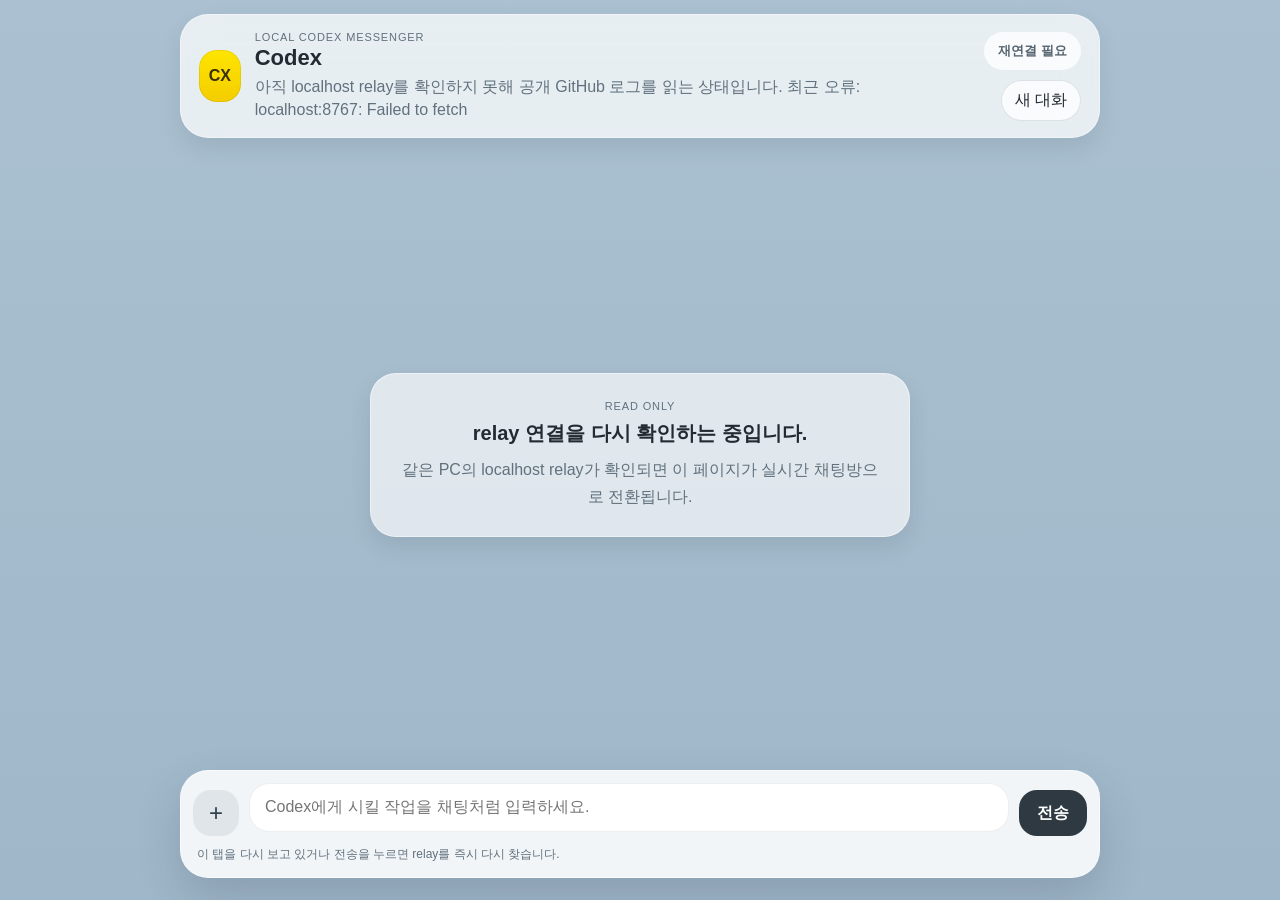
==== commit cb15326c: "Bust cached chat portal script" ====
--- a/docs/index.html
+++ b/docs/index.html
@@ -75,6 +75,6 @@
     </section>
   </main>
 
-  <script src="./app.js"></script>
+  <script src="./app.js?v=20260309-relay-1"></script>
 </body>
 </html>
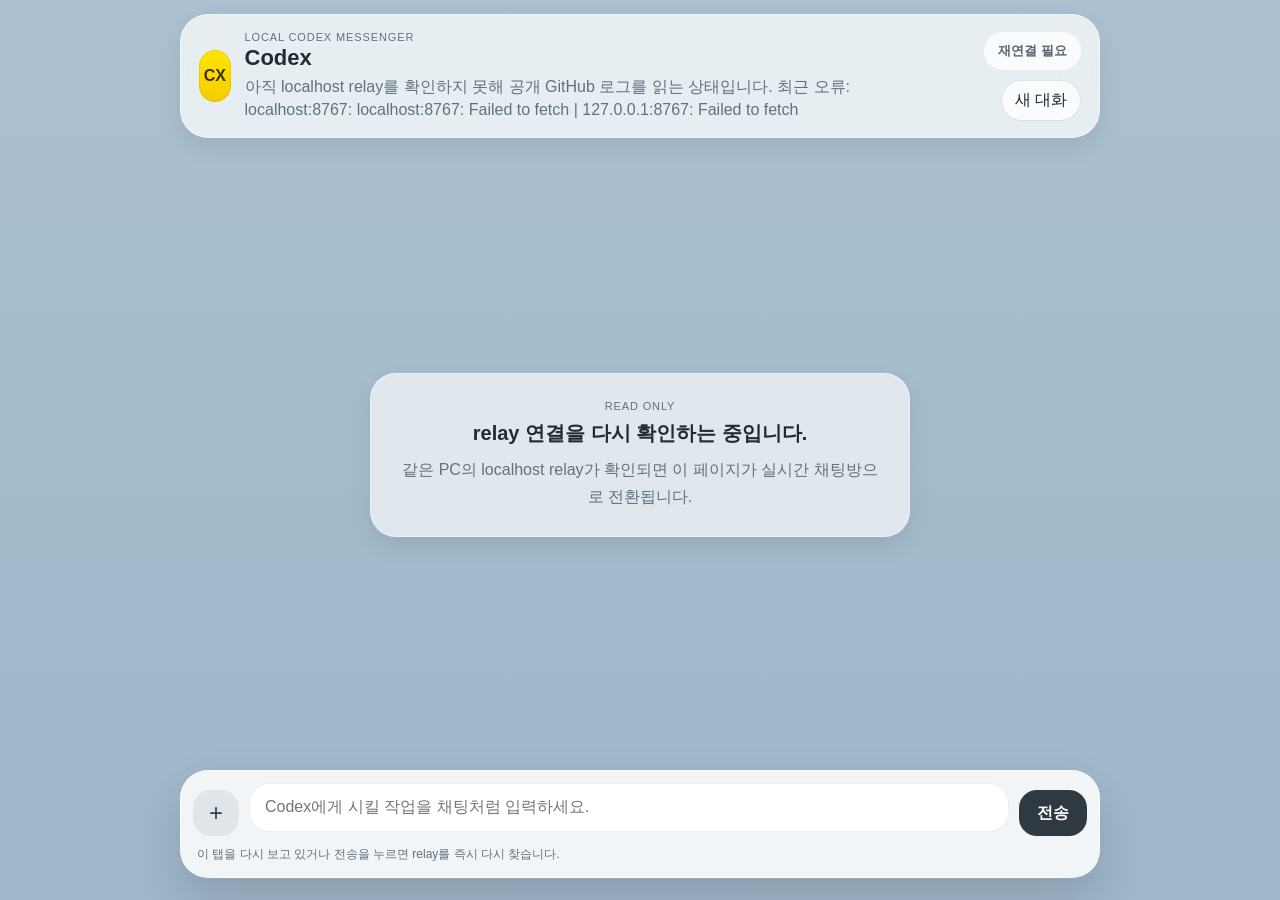
==== commit cbc9ec81: "Bridge portal relay through extension" ====
--- a/docs/index.html
+++ b/docs/index.html
@@ -75,6 +75,6 @@
     </section>
   </main>
 
-  <script src="./app.js?v=20260309-relay-1"></script>
+  <script src="./app.js?v=20260309-relay-2"></script>
 </body>
 </html>
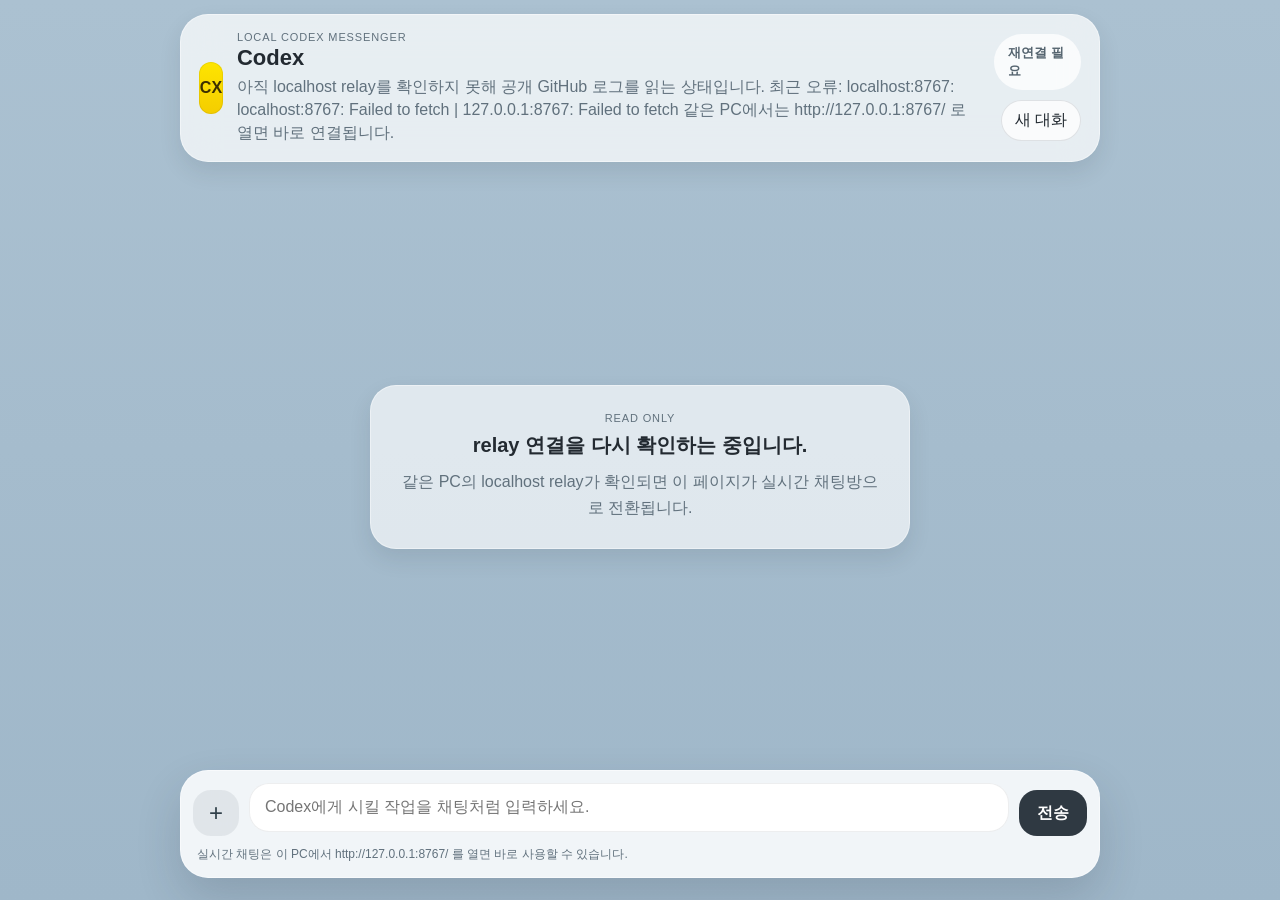
==== commit f191b2e4: "Serve local chat UI from relay" ====
--- a/docs/index.html
+++ b/docs/index.html
@@ -75,6 +75,6 @@
     </section>
   </main>
 
-  <script src="./app.js?v=20260309-relay-2"></script>
+  <script src="./app.js?v=20260309-relay-3"></script>
 </body>
 </html>
